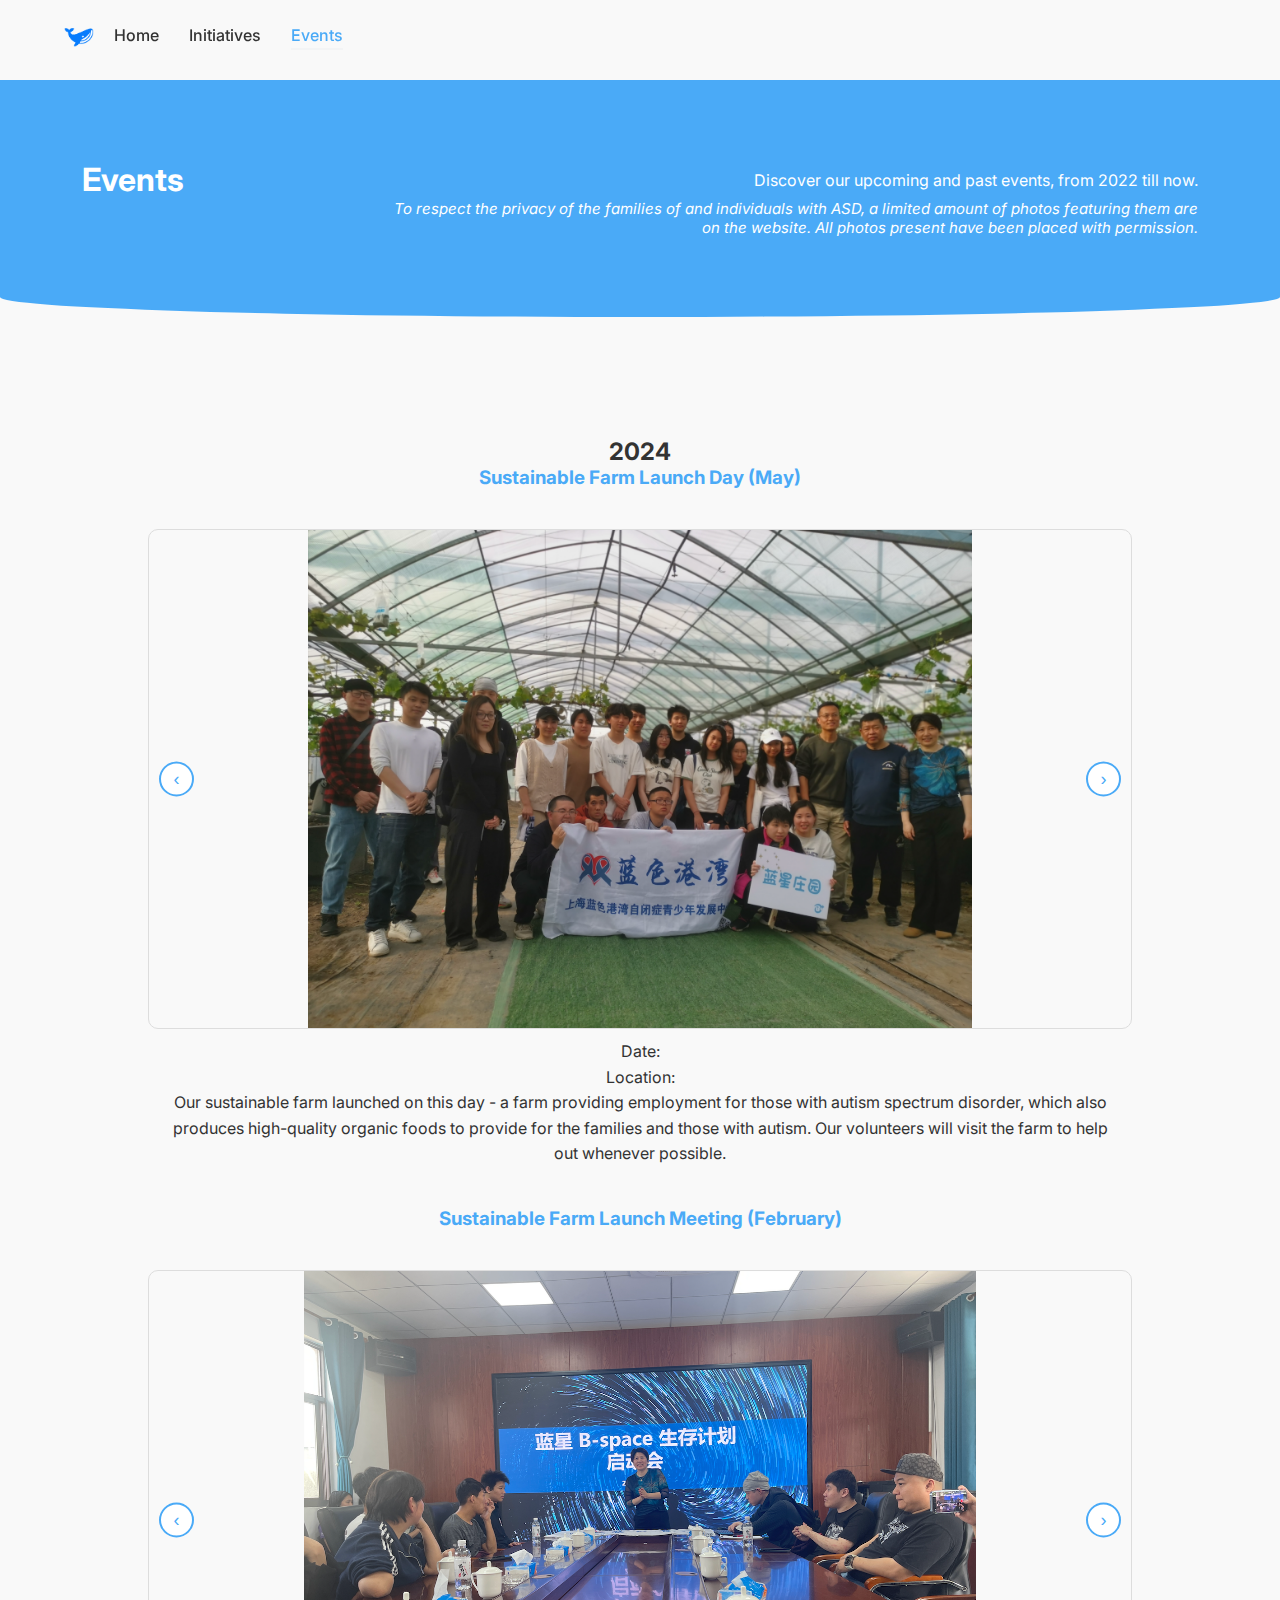
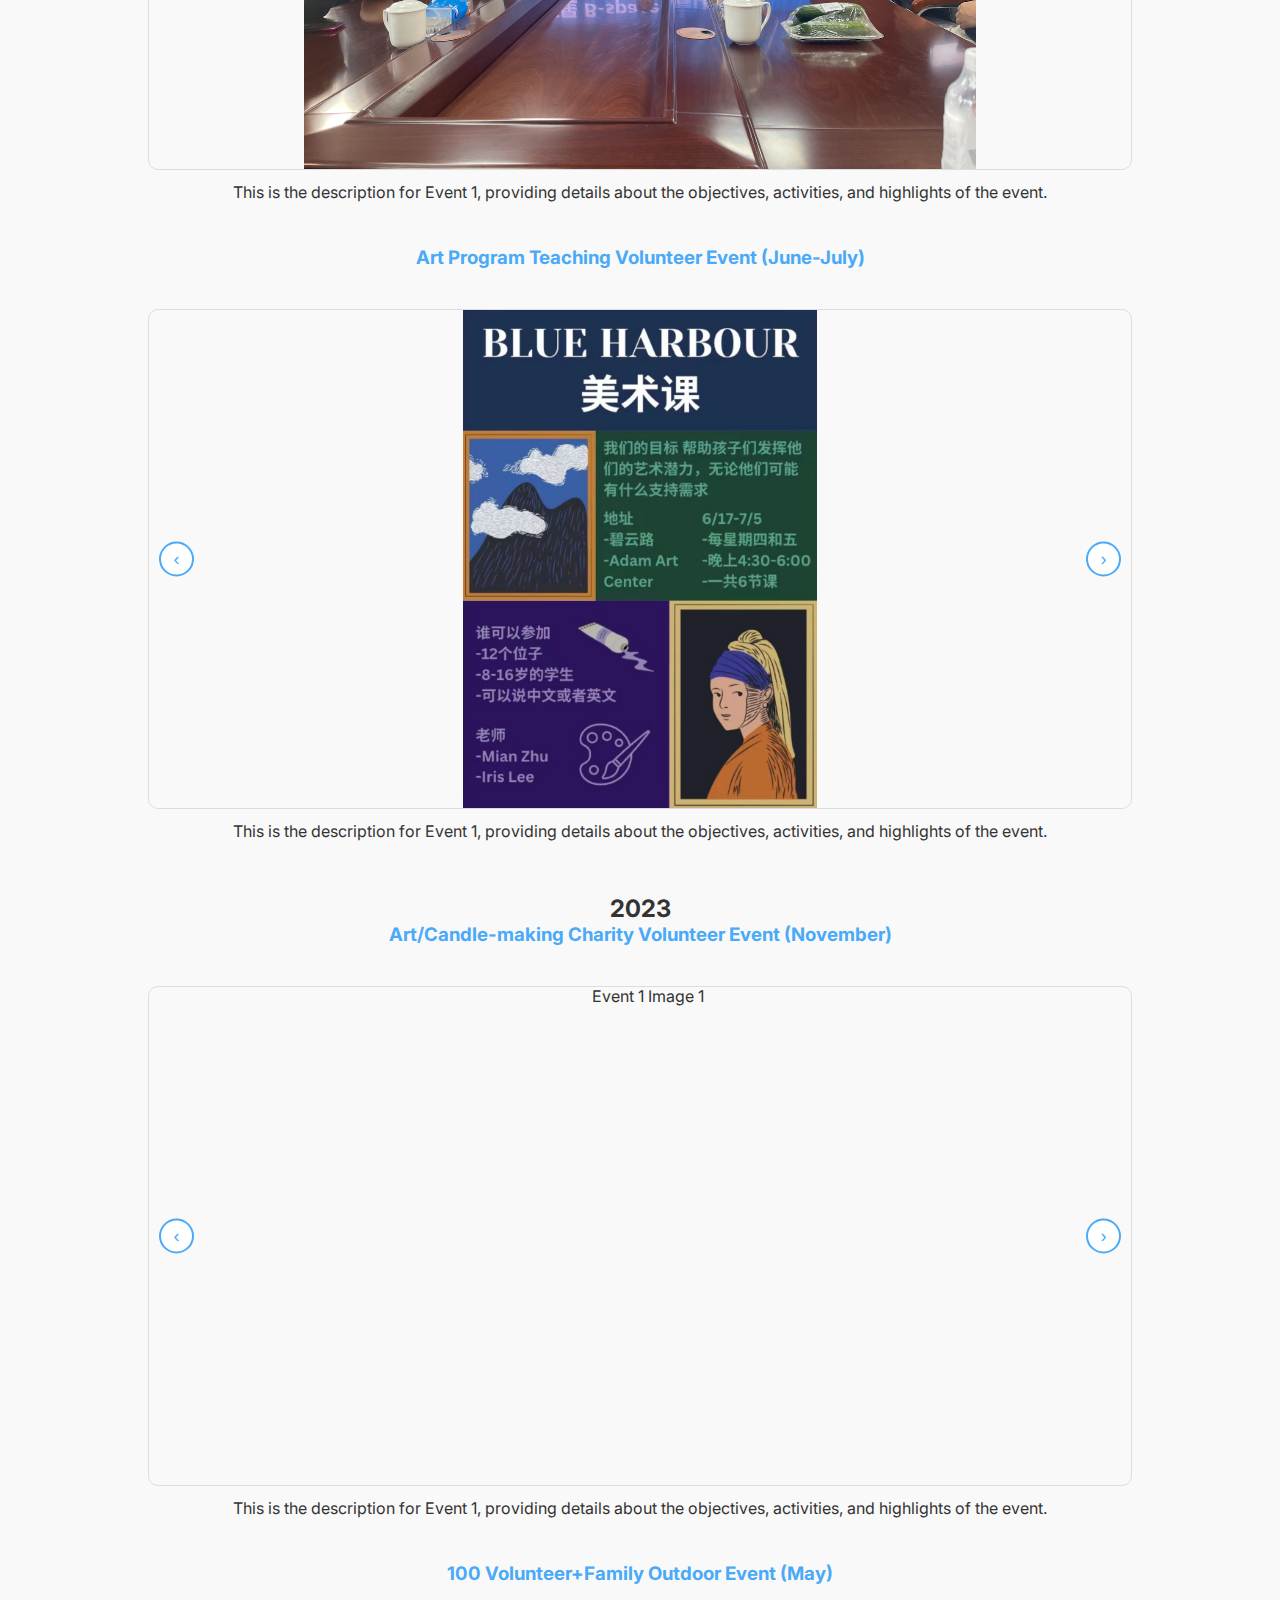
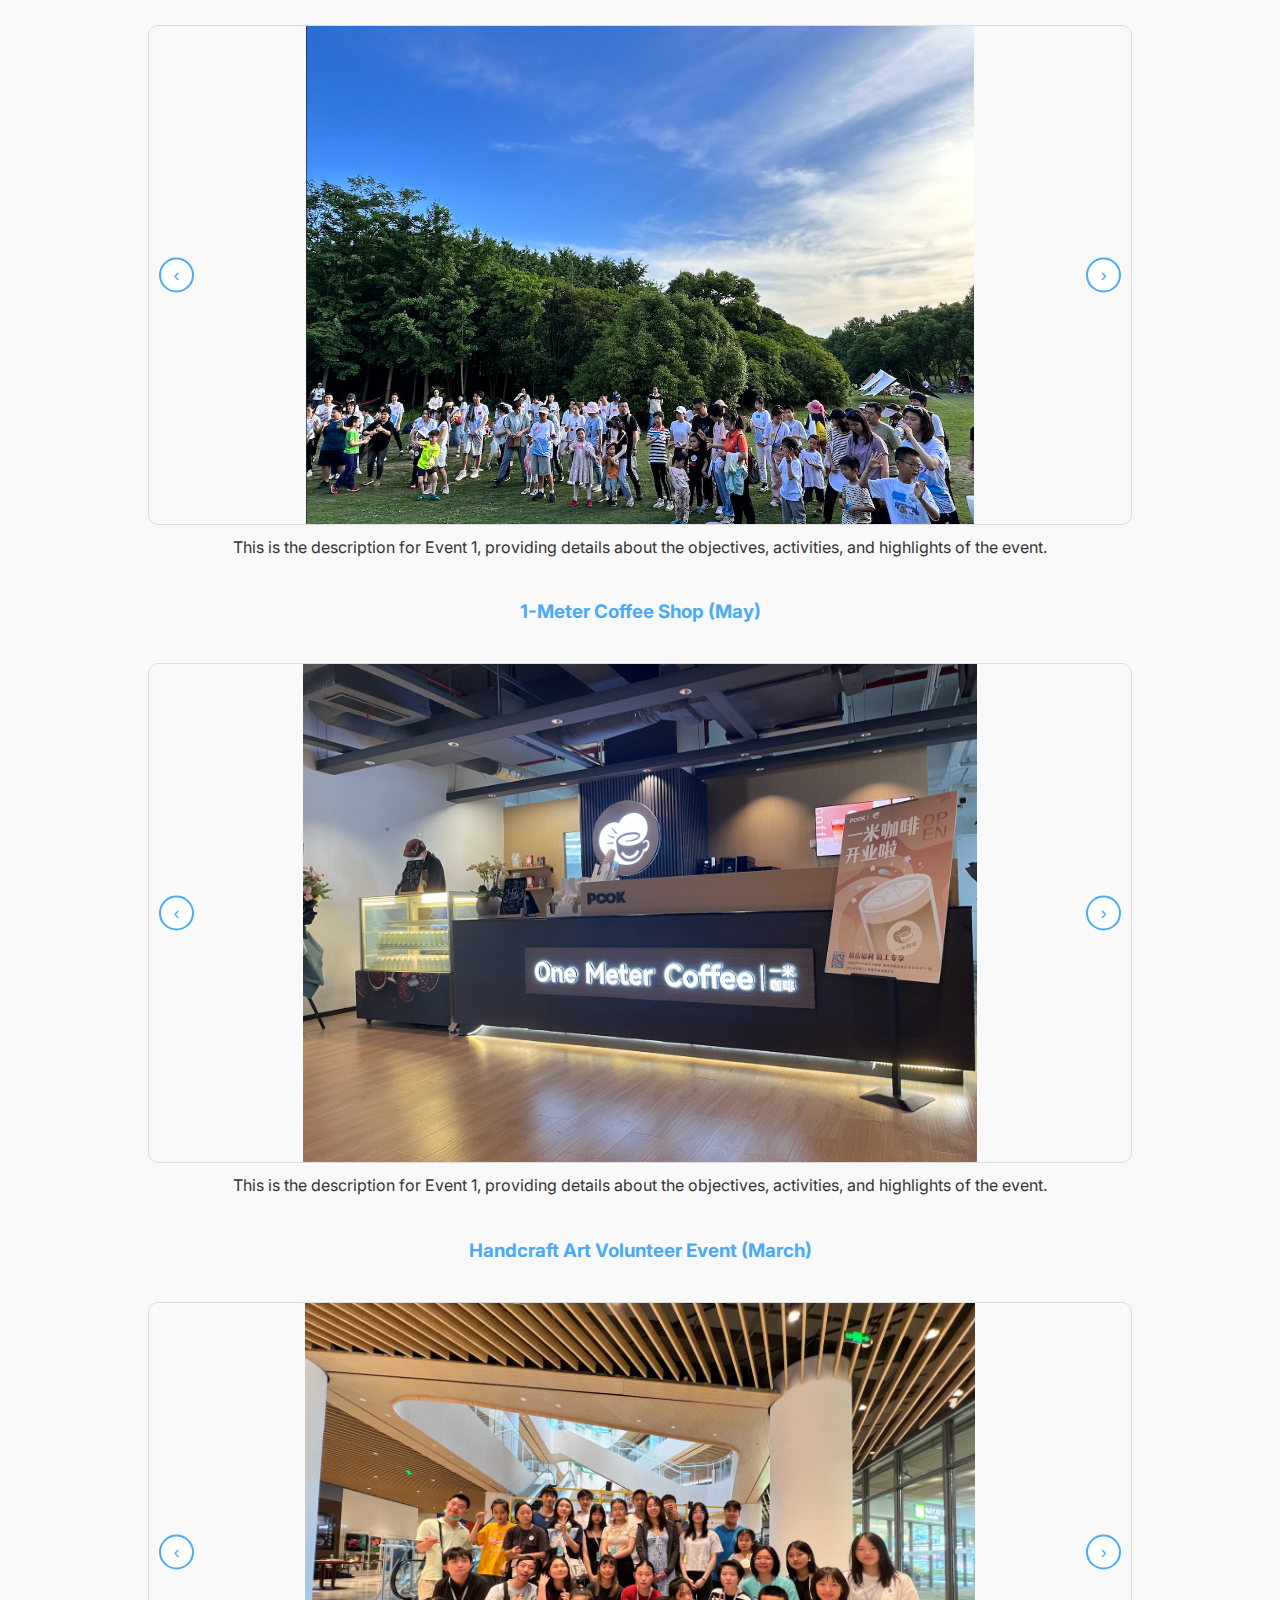
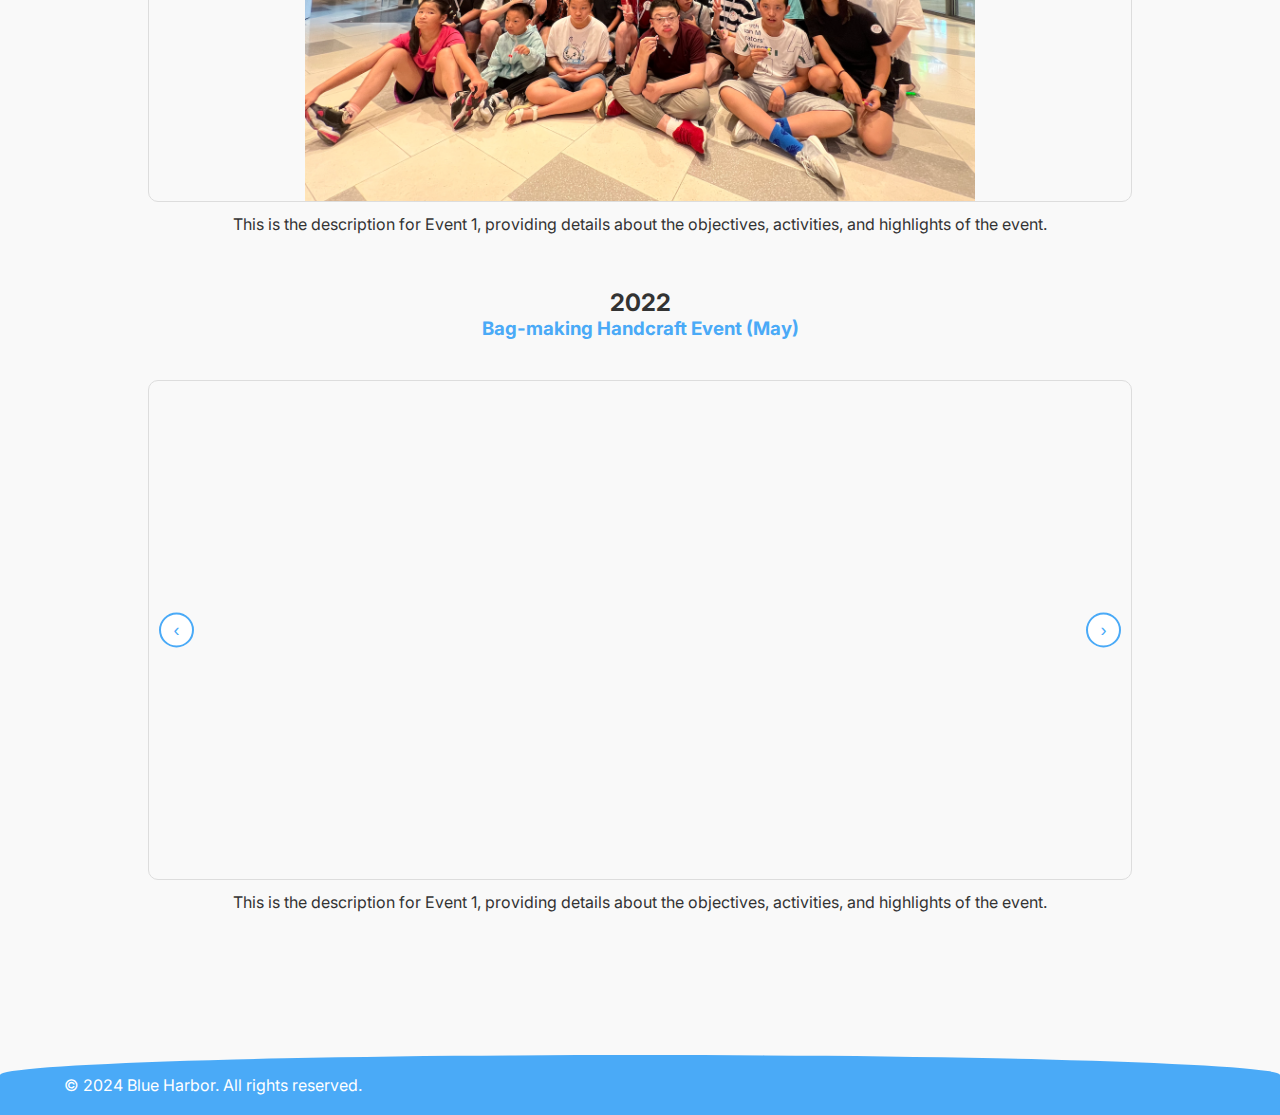
==== events.html @ ee168046 "added files" ====
<!DOCTYPE html>
<html lang="en">
<head>
    <meta charset="UTF-8">
    <meta http-equiv="X-UA-Compatible" content="IE=edge">
    <meta name="viewport" content="width=device-width, initial-scale=1.0">
    <title>Events - Blue Harbor</title>
    <!-- Import Inter font from Google Fonts -->
    <link href="https://fonts.googleapis.com/css2?family=Inter:wght@300;400;500;600;700&display=swap" rel="stylesheet">
    <link rel="stylesheet" href="css/styles.css"> <!-- Ensure this path is correct -->
    <script src="js/scripts.js" defer></script>
</head>
<body class="fade-in">
    <!-- Top Navigation Bar -->
    <nav class="navbar">
        <div class="container navbar-container">
            <!-- Align logo and links on the left side -->
            <div class="navbar-left">
                <div class="navbar-logo">
                    <a href="index.html#home"><img src="images/logo3.png" alt="Blue Harbor Logo"></a>
                </div>
                <div class="navbar-links">
                    <a href="index.html#home" class="nav-link">Home</a>
                    <a href="initiatives.html" class="nav-link">Initiatives</a>
                    <a href="events.html" class="nav-link">Events</a>
                </div>
            </div>
    </nav>

    <header class="header">
        <div class="container">
            <h1>Events</h1>
            <p>Discover our upcoming and past events, from 2022 till now. </p>
            <p style="font-style:italic; font-size: 15px; margin-left: 300px;text-align: right;">To respect the privacy of the families of and individuals with ASD, a limited amount of photos featuring them are on the website. All photos present have been placed with permission.</p>
        </div>
    </header>

    <!-- Events Section with Carousels -->
    <section class="events-section">
        <div class="main-container">
            <!-- 2024 Events Carousel -->
            <div class="year-section">
                <h2>2024</h2>
                <!-- Event 1 Carousel -->
                <div class="event-carousel">
                    <h3>Sustainable Farm Launch Day (May)</h3>
                    <div class="carousel-container">
                        <button class="carousel-button left" onclick="previousSlide('carousel-event1-2024')">
                            &#8249;
                        </button>
                        <div class="carousel" id="carousel-event1-2024">
                            <div class="carousel-slide">
                                <img src="images/farmlaunch/farm1.png" alt="Event 1 Image 1" loading="lazy">
                            </div>
                            <div class="carousel-slide">
                                <img src="images/farmlaunch/farm2.png" alt="Event 1 Image 2" loading="lazy">
                            </div>
                            <div class="carousel-slide">
                                <img src="images/farmlaunch/farm3.png" alt="Event 1 Image 2"loading="lazy">
                            </div>
                            <div class="carousel-slide">
                                <img src="images/farmlaunch/farm4.png" alt="Event 1 Image 2"loading="lazy">
                            </div>
                            <div class="carousel-slide">
                                <img src="images/farmlaunch/farm5.png" alt="Event 1 Image 2"loading="lazy">
                            </div>
                            <div class="carousel-slide">
                                <img src="images/farmlaunch/farm6.png" alt="Event 1 Image 2"loading="lazy">
                            </div>
                            <div class="carousel-slide">
                                <img src="images/farmlaunch/farm7.png" alt="Event 1 Image 2"loading="lazy">
                            </div>
                        </div>
                        <button class="carousel-button right" onclick="nextSlide('carousel-event1-2024')">
                            &#8250;
                        </button>
                    </div>
                    <p class="event-description">Date: <br> Location: <br> Our sustainable farm launched on this day - a farm providing employment for those with autism spectrum disorder, which also produces high-quality organic foods to provide for the families and those with autism. Our volunteers will visit the farm to help out whenever possible.</p>
                </div>
                <!-- Event 1 Carousel -->
                <div class="event-carousel">
                    <h3>Sustainable Farm Launch Meeting (February)</h3>
                    <div class="carousel-container">
                        <button class="carousel-button left" onclick="previousSlide('carousel-event2-2024')">
                            &#8249;
                        </button>
                        <div class="carousel" id="carousel-event2-2024">
                            <div class="carousel-slide">
                                <img src="images/farmmeeting/farmmeeting1.png" alt="Event 2 Image 1" loading="lazy">
                            </div>
                            <div class="carousel-slide">
                                <img src="images/farmmeeting/farmmeeting2.png" alt="Event 2 Image 2" loading="lazy">
                            </div>
                            <div class="carousel-slide">
                                <img src="images/farmmeeting/farmmeeting4.png" alt="Event 2 Image 2"loading="lazy">
                            </div>
                        </div>
                        <button class="carousel-button right" onclick="nextSlide('carousel-event2-2024')">
                            &#8250;
                        </button>
                    </div>
                    <p class="event-description">This is the description for Event 1, providing details about the objectives, activities, and highlights of the event.</p>
                </div>

                

                <!-- Event 2 Carousel -->
                <!-- Event 1 Carousel -->
                <div class="event-carousel">
                    <h3>Art Program Teaching Volunteer Event (June-July)</h3>
                    <div class="carousel-container">
                        <button class="carousel-button left" onclick="previousSlide('carousel-event1-2024')">
                            &#8249;
                        </button>
                        <!-- <div class="carousel" id="carousel-event1-2024"> -->
                            <div class="carousel-slide">
                                <img src="images/art-program.png" alt="Event 1 Image 1">
                            </div>
                        <!-- </div> -->
                        <button class="carousel-button right" onclick="nextSlide('carousel-event1-2024')">
                            &#8250;
                        </button>
                    </div>
                    <p class="event-description">This is the description for Event 1, providing details about the objectives, activities, and highlights of the event.</p>
                </div>

            </div>

            <!-- Repeat similar structure for 2023 and other years -->
            <!-- 2024 Events Carousel -->
            <div class="year-section">
                <h2>2023</h2>
                <!-- Event 1 Carousel -->
                <div class="event-carousel">
                    <h3>Art/Candle-making Charity Volunteer Event (November)</h3>
                    <div class="carousel-container">
                        <button class="carousel-button left" onclick="previousSlide('carousel-event1-2023')">
                            &#8249;
                        </button>
                        <div class="carousel" id="carousel-event1-2023">
                            <div class="carousel-slide">
                                <img src="images/artcharity/artcharity1.png" alt="Event 1 Image 1" loading="lazy">
                            </div>
                            <div class="carousel-slide">
                                <img src="images/artcharity/artcharity2.png" alt="Event 1 Image 2" loading="lazy">
                            </div>
                            <div class="carousel-slide">
                                <img src="images/artcharity/artcharity3.png" alt="Event 1 Image 2"loading="lazy">
                            </div>
                            <div class="carousel-slide">
                                <img src="images/artcharity/artcharity4.png" alt="Event 1 Image 2"loading="lazy">
                            </div>
                            <div class="carousel-slide">
                                <img src="images/artcharity/artcharity5.png" alt="Event 1 Image 2"loading="lazy">
                            </div>
                        </div>
                        <button class="carousel-button right" onclick="nextSlide('carousel-event1-2023')">
                            &#8250;
                        </button>
                    </div>
                    <p class="event-description">This is the description for Event 1, providing details about the objectives, activities, and highlights of the event.</p>
                </div>
                <!-- Event 1 Carousel -->
                <div class="event-carousel">
                    <h3>100 Volunteer+Family Outdoor Event (May)</h3>
                    <div class="carousel-container">
                        <button class="carousel-button left" onclick="previousSlide('carousel-event2-2023')">
                            &#8249;
                        </button>
                        <div class="carousel" id="carousel-event2-2023">
                            <div class="carousel-slide">
                                <img src="images/outdoor event/oe1.png" alt="Event 1 Image 1" loading="lazy">
                            </div>
                            <div class="carousel-slide">
                                <img src="images/outdoor event/oe2.png" alt="Event 1 Image 2" loading="lazy">
                            </div>
                            <div class="carousel-slide">
                                <img src="images/outdoor event/oe3.png" alt="Event 1 Image 2"loading="lazy">
                            </div>
                            <div class="carousel-slide">
                                <img src="images/outdoor event/oe4.png" alt="Event 1 Image 2"loading="lazy">
                            </div>
                            <div class="carousel-slide">
                                <img src="images/outdoor event/oe5.png" alt="Event 1 Image 2"loading="lazy">
                            </div>
                            <div class="carousel-slide">
                                <img src="images/outdoor event/oe6.png" alt="Event 1 Image 2"loading="lazy">
                            </div>
                            <div class="carousel-slide">
                                <img src="images/outdoor event/oe7.png" alt="Event 1 Image 2"loading="lazy">
                            </div>
                            <div class="carousel-slide">
                                <img src="images/outdoor event/oe8.png" alt="Event 1 Image 2"loading="lazy">
                            </div>
                        </div>
                        <button class="carousel-button right" onclick="nextSlide('carousel-event2-2023')">
                            &#8250;
                        </button>
                    </div>
                    <p class="event-description">This is the description for Event 1, providing details about the objectives, activities, and highlights of the event.</p>
                </div>

                <!-- Event 1 Carousel -->
                <div class="event-carousel" id="event-coffee">
                    <h3>1-Meter Coffee Shop (May)</h3>
                    <div class="carousel-container">
                        <button class="carousel-button left" onclick="previousSlide('carousel-event3-2023')">
                            &#8249;
                        </button>
                        <div class="carousel" id="carousel-event3-2023">
                            <div class="carousel-slide">
                                <img src="images/cafe/c1.png" alt="Event 1 Image 1">
                            </div>
                            <div class="carousel-slide">
                                <img src="images/cafe/c2.png" alt="Event 1 Image 1">
                            </div>
                            <div class="carousel-slide">
                                <img src="images/cafe/c3.png" alt="Event 1 Image 1">
                            </div>
                            <div class="carousel-slide">
                                <img src="images/cafe/c4.png" alt="Event 1 Image 1">
                            </div>
                            <div class="carousel-slide">
                                <img src="images/cafe/c5.png" alt="Event 1 Image 1">
                            </div>
                            <div class="carousel-slide">
                                <img src="images/cafe/c6.png" alt="Event 1 Image 1">
                            </div>
                        </div>
                        <button class="carousel-button right" onclick="nextSlide('carousel-event3-2023')">
                            &#8250;
                        </button>
                    </div>
                    <p class="event-description">This is the description for Event 1, providing details about the objectives, activities, and highlights of the event.</p>
                </div>

                <!-- Event 2 Carousel -->
                <div class="event-carousel">
                    <h3>Handcraft Art Volunteer Event (March)</h3>
                    <div class="carousel-container">
                        <button class="carousel-button left" onclick="previousSlide('carousel-event4-2023')">
                            &#8249;
                        </button>
                        <div class="carousel" id="carousel-event4-2023">
                            <div class="carousel-slide">
                                <img src="images/artcharity-2/ac1.png" alt="Event 1 Image 1">
                            </div>
                            <div class="carousel-slide">
                                <img src="images/artcharity-2/ac2.png" alt="Event 1 Image 1">
                            </div>
                            <div class="carousel-slide">
                                <img src="images/artcharity-2/ac3.png" alt="Event 1 Image 1">
                            </div>
                            <div class="carousel-slide">
                                <img src="images/artcharity-2/ac4.png" alt="Event 1 Image 1">
                            </div>
                            <div class="carousel-slide">
                                <img src="images/artcharity-2/ac5.png" alt="Event 1 Image 1">
                            </div>
                        </div>
                        <button class="carousel-button right" onclick="nextSlide('carousel-event4-2023')">
                            &#8250;
                        </button>
                    </div>
                    <p class="event-description">This is the description for Event 1, providing details about the objectives, activities, and highlights of the event.</p>
                </div>
                

            </div>

            <div class="year-section">
                <h2>2022</h2>
                <!-- Event 1 Carousel -->
                <div class="event-carousel">
                    <h3>Bag-making Handcraft Event (May)</h3>
                    <div class="carousel-container">
                        <button class="carousel-button left" onclick="previousSlide('carousel-event1-2022')">
                            &#8249;
                        </button>
                        <div class="carousel" id="carousel-event1-2022">
                            <div class="carousel-slide">
                                <img src="images/artcharity3/ac1.png" alt="Event 1 Image 1" loading="lazy">
                            </div>
                            <div class="carousel-slide">
                                <img src="images/artcharity3/ac2.png" alt="Event 1 Image 1" loading="lazy">
                            </div>
                            <div class="carousel-slide">
                                <img src="images/artcharity3/ac3.png" alt="Event 1 Image 1" loading="lazy">
                            </div>
                            <div class="carousel-slide">
                                <img src="images/artcharity3/ac4.png" alt="Event 1 Image 1" loading="lazy">
                            </div>
                            <div class="carousel-slide">
                                <img src="images/artcharity3/ac5.png" alt="Event 1 Image 1" loading="lazy">
                            </div>
                            <div class="carousel-slide">
                                <img src="images/artcharity3/ac6.png" alt="Event 1 Image 1" loading="lazy">
                            </div>
                            <div class="carousel-slide">
                                <img src="images/artcharity3/ac7.png" alt="Event 1 Image 1" loading="lazy">
                            </div>
                            <div class="carousel-slide">
                                <img src="images/artcharity3/ac8.png" alt="Event 1 Image 1" loading="lazy">
                            </div>
                        </div>
                        <button class="carousel-button right" onclick="nextSlide('carousel-event1-2022')">
                            &#8250;
                        </button>
                    </div>
                    <p class="event-description">This is the description for Event 1, providing details about the objectives, activities, and highlights of the event.</p>
                </div>
                

        </div>
    </section>

    <footer class="footer">
        <div class="container">
            <p>&copy; 2024 Blue Harbor. All rights reserved.</p>
        </div>
    </footer>
</body>
</html>
---- css/styles.css ----
/* General Styles */
* {
    margin: 0;
    padding: 0;
    box-sizing: border-box;
}

html, body {
    margin: 0;
    padding: 0;
    font-family: 'Inter', sans-serif;
    background-color: #f9f9f9;
    color: #333;
    transition: opacity 0.5s ease-in-out; /* General transition for smoother effects */
    height: 100%;
}



.container {
    width: 90%;
    max-width: 1200px;
    margin: 0 auto;
    display: flex;
    align-items: center;
    justify-content: space-between;
    flex-wrap: wrap;
}

/* Fade-in and fade-out transition */
.fade-in {
    opacity: 1; /* Start with full opacity */
    transition: opacity 0.5s ease-in-out; /* Duration matches JavaScript timeout */
}

.fade-out {
    opacity: 0; /* Fade out to transparent */
    transition: opacity 0.5s ease-in-out; /* Smooth transition effect */
}

.scroll-hidden {
    opacity: 0;
    transform: translateY(20px); /* Initial state, slightly offset */
    transition: opacity 0.6s ease-out, transform 0.6s ease-out; /* Smooth transition */
}

.scroll-visible {
    opacity: 1;
    transform: translateY(0); /* Final state, back to original position */
}

/* Navbar Styles */
.navbar {
    display: flex;
    justify-content: space-between;
    align-items: left;
    background-color: transparent;
    padding: 20px 0;
    position: fixed;
    width: 100%;
    top: 0;
    z-index: 1000;
    transition: background-color 0.3s ease;
}

.navbar.scrolled {
    background-color: #4aa9f7; /* Solid background on scroll */
}

.navbar-logo img {
    height: 30px;
    transition: height 0.3s ease;
}

.navbar-links {
    display: flex;
    gap: 30px;
    font-weight: 500;
}

.navbar-links a {
    color: #333;
    text-decoration: none;
    transition: color 0.3s ease, border-bottom 0.3s ease;
    position: relative;
    padding-bottom: 5px;
}

/* Active and Hover Link Styling */
.navbar-links a:hover::after,
.navbar-links a.active::after {
    content: '';
    width: 100%;
    height: 2px;
    background-color: #f3f4f5;
    position: absolute;
    left: 0;
    bottom: 0;
    transition: width 0.3s ease;
}

.navbar-links a::after {
    content: '';
    width: 0;
    height: 2px;
    background-color: #4AAAF7;
    position: absolute;
    left: 0;
    bottom: 0;
    transition: width 0.3s ease;
}

.navbar-links a.active {
    color: #4AAAF7;
}

.navbar-left {
    display: flex;
    align-items: center;
    gap: 20px; /* Adjust the gap between logo and links */
}
/* Styling for Active Link When Navbar is Scrolled */
.navbar.scrolled .navbar-links a.active {
    color: white;
}

.navbar.scrolled .navbar-links a{
    color: white;
}

.navbar-links a.active:hover {
    color: #ffffff; /* Hover color for active link */
}
/* Header and Sections */
header, .intro-section, .image-scroll, .about-us, .events-section {
    margin-top: 70px;
    padding: 60px 0;
}

.header {
    background-color: #4AAAF7;
    color: white;
    text-align: center;
    padding: 80px 20px;
    border-bottom-left-radius: 50% 20px;
    border-bottom-right-radius: 50% 20px;
    margin-bottom: 30px;
    transform: translateY(10px); /* Start with a small vertical offset */
    transition: opacity 0.6s ease-out, transform 0.6s ease-out; /* Smooth appearance */

}

.footer {
    background-color: #4AAAF7;
    color: white;
    text-align: center;
    padding: 20px 0;
    border-top-left-radius: 50% 20px;
    border-top-right-radius: 50% 20px;
    margin-top: 30px;
}

/* Reset for Other Sections */
header, .intro-section, .about-us, .events-section, .initiatives-section {
    margin-top: 70px;
    padding: 60px 0;
    box-sizing: border-box;
}

.header {
    background-color: #4AAAF7;
    color: white;
    text-align: center;
    padding: 80px 20px;
    border-bottom-left-radius: 50% 20px;
    border-bottom-right-radius: 50% 20px;
    margin-bottom: 30px;
}

.footer {
    background-color: #4AAAF7;
    color: white;
    text-align: center;
    padding: 20px 0;
    border-top-left-radius: 50% 20px;
    border-top-right-radius: 50% 20px;
    margin-top: 30px;
}

/* Intro Section Styles */
.intro-section {
    display: flex;
    align-items: center;
    justify-content: space-between;
    padding: 60px 20px;
    background-color: #ffffff;
}

.intro-content {
    display: flex;
    flex-direction: row;
    align-items: center;
    gap: 20px;
    width: 100%;
}

.intro-text {
    flex: 1;
}

.intro-text h2 {
    font-size: 50px;
    color: #4AAAF7;
    margin-bottom: 10px;
}

.intro-text p {
    color: #555;
    font-size: 18px;
    line-height: 1.6;
}

.intro-text .blue {
    color: #135DBD; /* Color for 'Blue' */
}

.intro-text .harbor {
    color: #000000; /* Color for 'Harbor' */
}

.intro-logo {
    flex: 0.5;
    text-align: right;
}

.intro-logo img {
    width: 100%;
    max-width: 500px;
}

.initiatives-events {
    background-color: #ffffff;
    padding: 60px 0;
    display: flex;
    gap: 40px; /* Increased gap to 40px for more spacing */
    justify-content: space-between;
}

.section-box {
    flex: 1;
    background-color: #ffffff;
    padding: 20px;
    border-radius: 10px;
    display: flex;
    flex-direction: column;
    align-items: center;
    border: 1px solid #ddd; /* Subtle border for clean separation */
    transition: border-color 0.3s ease; /* Smooth transition for hover effect */
    margin: 10px; /* Added margin to ensure spacing between boxes */
}

.section-box:hover {
    border-color: #4AAAF7; /* Change border color on hover for a modern look */
}

.section-image img {
    width: 100%;
    height: auto;
    border-radius: 10px;
    margin-bottom: 20px;
}

.section-content {
    text-align: center;
}

.section-content h2 {
    color: #4AAAF7;
    margin-bottom: 10px;
}

.section-content p {
    color: #555;
    line-height: 1.6;
}

.cta-button {
    margin-top: 15px;
    padding: 10px 30px;
    background-color: #4AAAF7;
    color: white;
    border: none;
    border-radius: 15px;
    cursor: pointer;
    transition: background-color 0.3s ease;
}

.cta-button:hover {
    background-color: #3498db;
}

/* About Us Section Styles */
.about-us {
    padding: 60px 0;
    background-color: #ffffff;
    text-align: center; /* Center the text within the section */
}

.about-us h2, .about-us p {
    text-align: center; /* Center-align headings and paragraphs */
    margin-bottom: 20px; /* Add some space below headings */
}


.about-us .container h2 {
    font-size: 36px;
    color: #4AAAF7;
    margin-bottom: 20px;
}


.team-container {
    display: flex;
    justify-content: space-around;
    flex-wrap: wrap;
    gap: 30px;
    margin-top: 30px;
}

.team-member {
    background-color: #ffffff;
    border-radius: 10px;
    padding: 20px;
    width: 300px;
    text-align: center;
    border: 1px solid #ddd;
}

.team-member-photo img {
    width: 100%;
    height: auto;
    border-radius: 50%;
    margin-bottom: 15px;
}

.team-member-info h3 {
    color: #4AAAF7;
    margin-bottom: 5px;
}

.role {
    font-weight: bold;
    color: #333;
    margin-bottom: 10px;
}

.description {
    color: #555;
    font-size: 14px;
    line-height: 1.6;
}
/* Center the Year Section and Carousels */
.main-container {
    width: 80%; /* Set a maximum width */
    max-width: 1200px; /* Prevent it from stretching too wide on large screens */
    margin: 0 auto; /* Center container horizontally */
    padding: 0 20px; /* Add some padding for smaller screens */
    text-align: center; /* Center all text inside this container */
}
.year-section {
    text-align: center;
    margin-bottom: 50px;
}

.event-carousel {
    display: flex;
    flex-direction: column;
    align-items: center;
    margin-bottom: 40px;
}

.event-carousel h3 {
    margin-bottom: 20px;
    color: #4AAAF7;
}

/* Carousel Container Styles */
.carousel-container {
    position: relative;
    display: flex;
    align-items: center;
    justify-content: center;
    margin-top: 20px;
    overflow: hidden;
    border-radius: 10px;
    border: 1px solid #ddd;
    padding: 10px;
    height: 500px;
    box-sizing: border-box;
    width: 100%; /* Ensure the carousel fills the width of the container */
}

.carousel {
    display: flex;
    transition: transform 0.5s ease;
}

.carousel-slide {
    min-width: 100%;
    box-sizing: border-box;
    text-align: center;
    padding: 20px;
    display: flex;
    flex-direction: column;
    justify-content: center; /* Center images and text within the slide */
    height: 100%;
}

.carousel-slide img {
    width: auto;
    max-height: 500px;
    object-fit: contain; /* Ensure image is fully visible without cropping */
    border-radius: 10px;
}

.carousel-description {
    flex: 1;
    display: flex;
    flex-direction: column;
    justify-content: center;
    align-items: center;
    margin-top: 20px; /* Space above description to separate it from carousel */
    padding: 0 20px; /* Padding to ensure text doesn’t touch the container edges */
}

.carousel-description h3 {
    color: #4AAAF7;
    margin-bottom: 10px;
}

.carousel-description p {
    color: #555;
    line-height: 1.6;
    margin-bottom: 0;
}

/* Description under each Carousel */
.event-description {
    text-align: center;
    margin-top: 10px;
    color: #333;
    font-size: 16px;
    line-height: 1.6;
    padding: 0 20px; /* Padding to avoid touching the edges */
}

/* Sleek and Modern Carousel Button Styles */
.carousel-button {
    position: absolute;
    top: 50%;
    transform: translateY(-50%);
    background-color: #ffffff;
    color: #4AAAF7;
    border: 2px solid #4AAAF7;
    width: 35px;
    height: 35px;
    border-radius: 50%;
    cursor: pointer;
    transition: background-color 0.3s ease, border-color 0.3s ease;
    display: flex;
    align-items: center;
    justify-content: center;
    font-size: 18px;
}

.carousel-button.left {
    left: 10px;
}

.carousel-button.right {
    right: 10px;
}

.carousel-button:hover {
    background-color: #4AAAF7;
    color: white;
    border-color: #3498db;
}

/* Button Hover Effect */
.image-description button {
    margin-top: 15px;
    padding: 10px 30px;
    background-color: #4AAAF7;
    color: white;
    border: none;
    border-radius: 25px;
    cursor: pointer;
    transition: all 0.3s ease;
    box-shadow: 0 4px 10px rgba(0, 0, 0, 0.1);
}

.image-description button:hover {
    background-color: #3498db;
    transform: translateY(-3px);
}

/* Initiatives Section Styles */
.initiatives-section {
    padding: 60px 0;
    background-color: #ffffff;
}

.initiative-box {
    display: flex;
    align-items: flex-start;
    background-color: #f9f9f9;
    padding: 20px;
    margin-bottom: 20px;
    border-radius: 10px;
    border: 1px solid #ddd; /* Subtle border instead of shadow */
    transition: border-color 0.3s ease; /* Smooth transition for hover effect */
}

.initiative-box:hover {
    border-color: #4AAAF7; /* Change border color on hover for a modern look */
}

.initiative-box img {
    width: 150px;
    height: auto;
    border-radius: 10px;
    margin-right: 20px;
}

.initiative-content {
    flex: 1;
}

.initiative-content h2 {
    color: #4AAAF7;
    margin-bottom: 10px;
}

.initiative-content p {
    color: #555;
    line-height: 1.6;
}
/* Media Queries for Mobile Responsiveness */
@media (max-width: 768px) {
    /* Navbar responsive design */
    .navbar {
        flex-direction: column;
        align-items: flex-start;
        padding: 15px;
    }

    .navbar-links {
        flex-direction: column;
        background-color: #4AAAF7;
        width: 100%;
        display: none; /* Initially hidden for mobile */
        padding: 15px;
        margin-top: 10px;
    }

    .navbar-links.show {
        display: flex; /* Show when toggled */
    }

    .navbar-links a {
        margin-bottom: 15px;
        color: white; /* White text for better contrast on mobile */
    }

    /* Adjust container padding */
    .container {
        padding: 0 10px;
    }

    /* Carousel image size adjustment */
    .carousel-slide img {
        width: 90%;
    }

    .carousel-description p {
        padding: 0 10px;
    }

    /* Team member cards adjustment for smaller screens */
    .team-container {
        flex-direction: column;
        align-items: center;
    }

    .team-member {
        width: 90%;
        max-width: 100%;
        margin-bottom: 20px;
    }

    /* Adjust button size for smaller screens */
    .carousel-button {
        width: 35px;
        height: 35px;
        font-size: 16px;
    }

    .image-description button {
        width: 80%;
    }
}
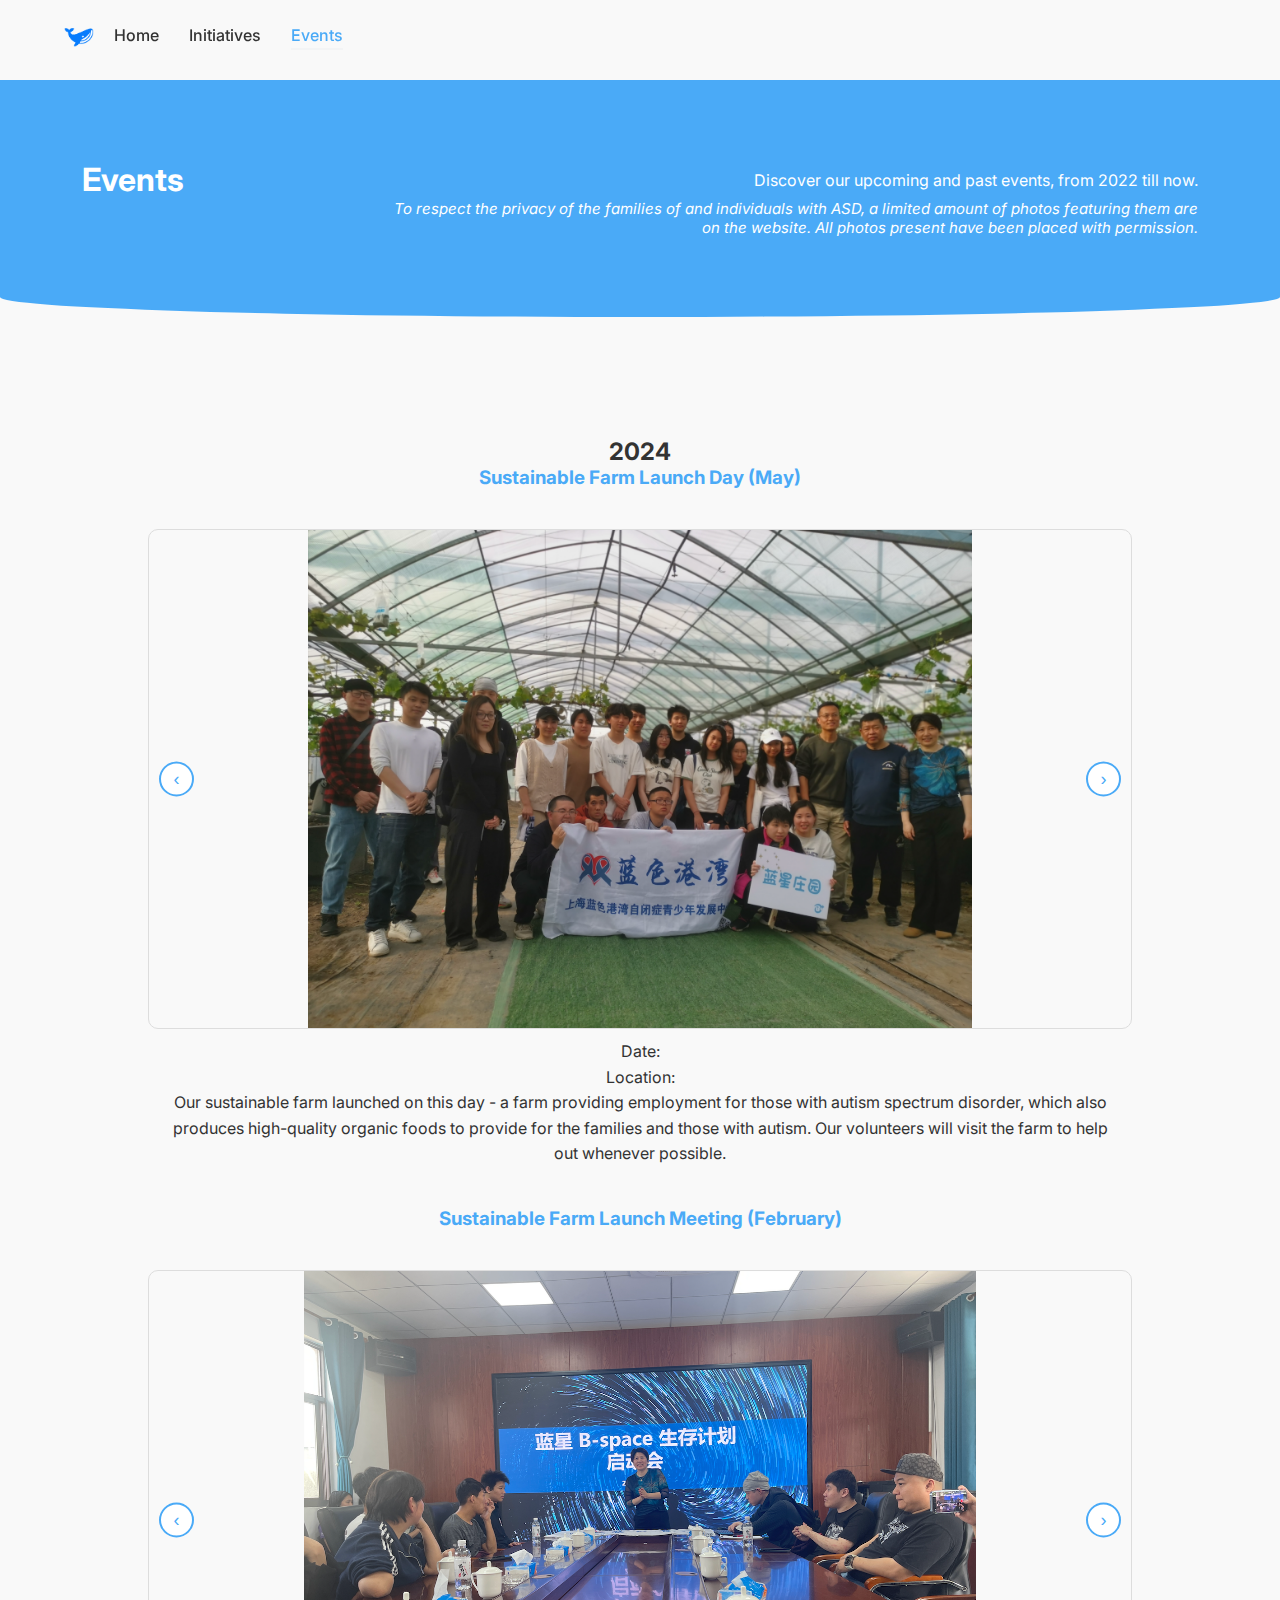
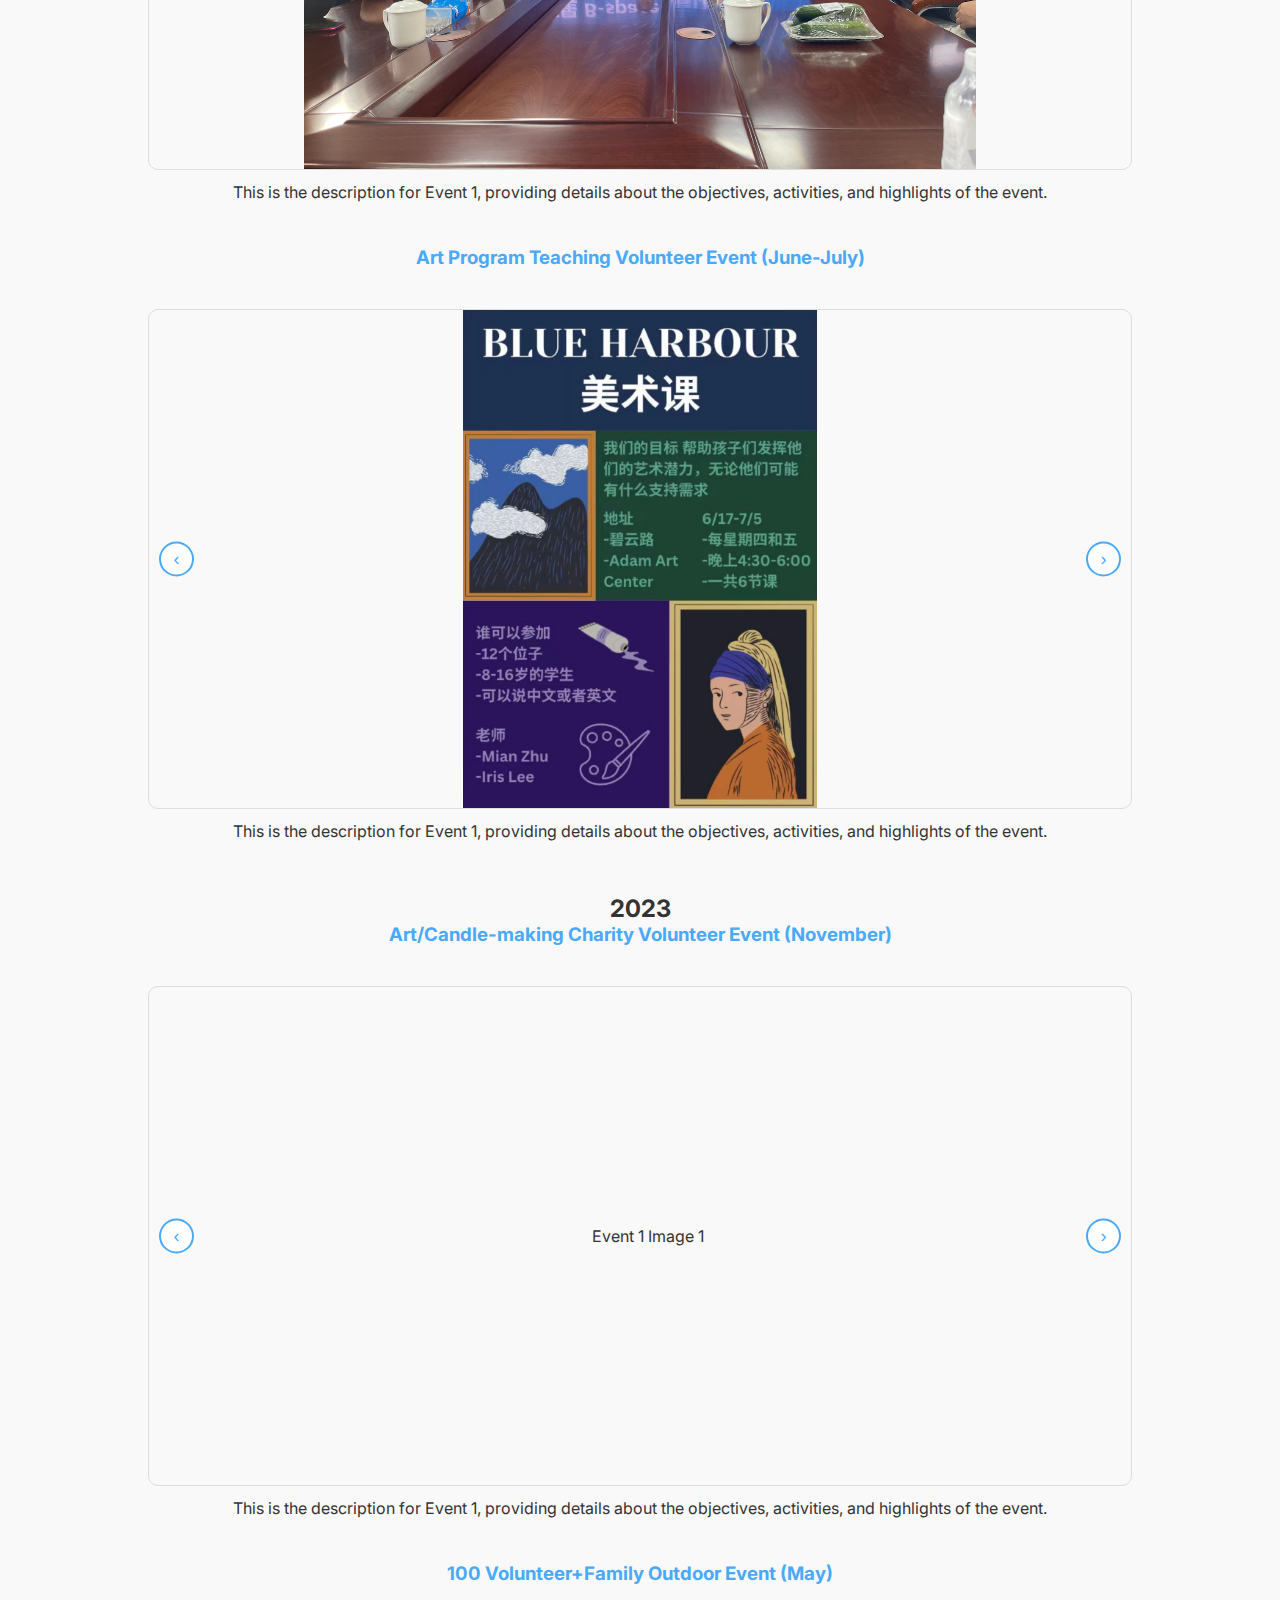
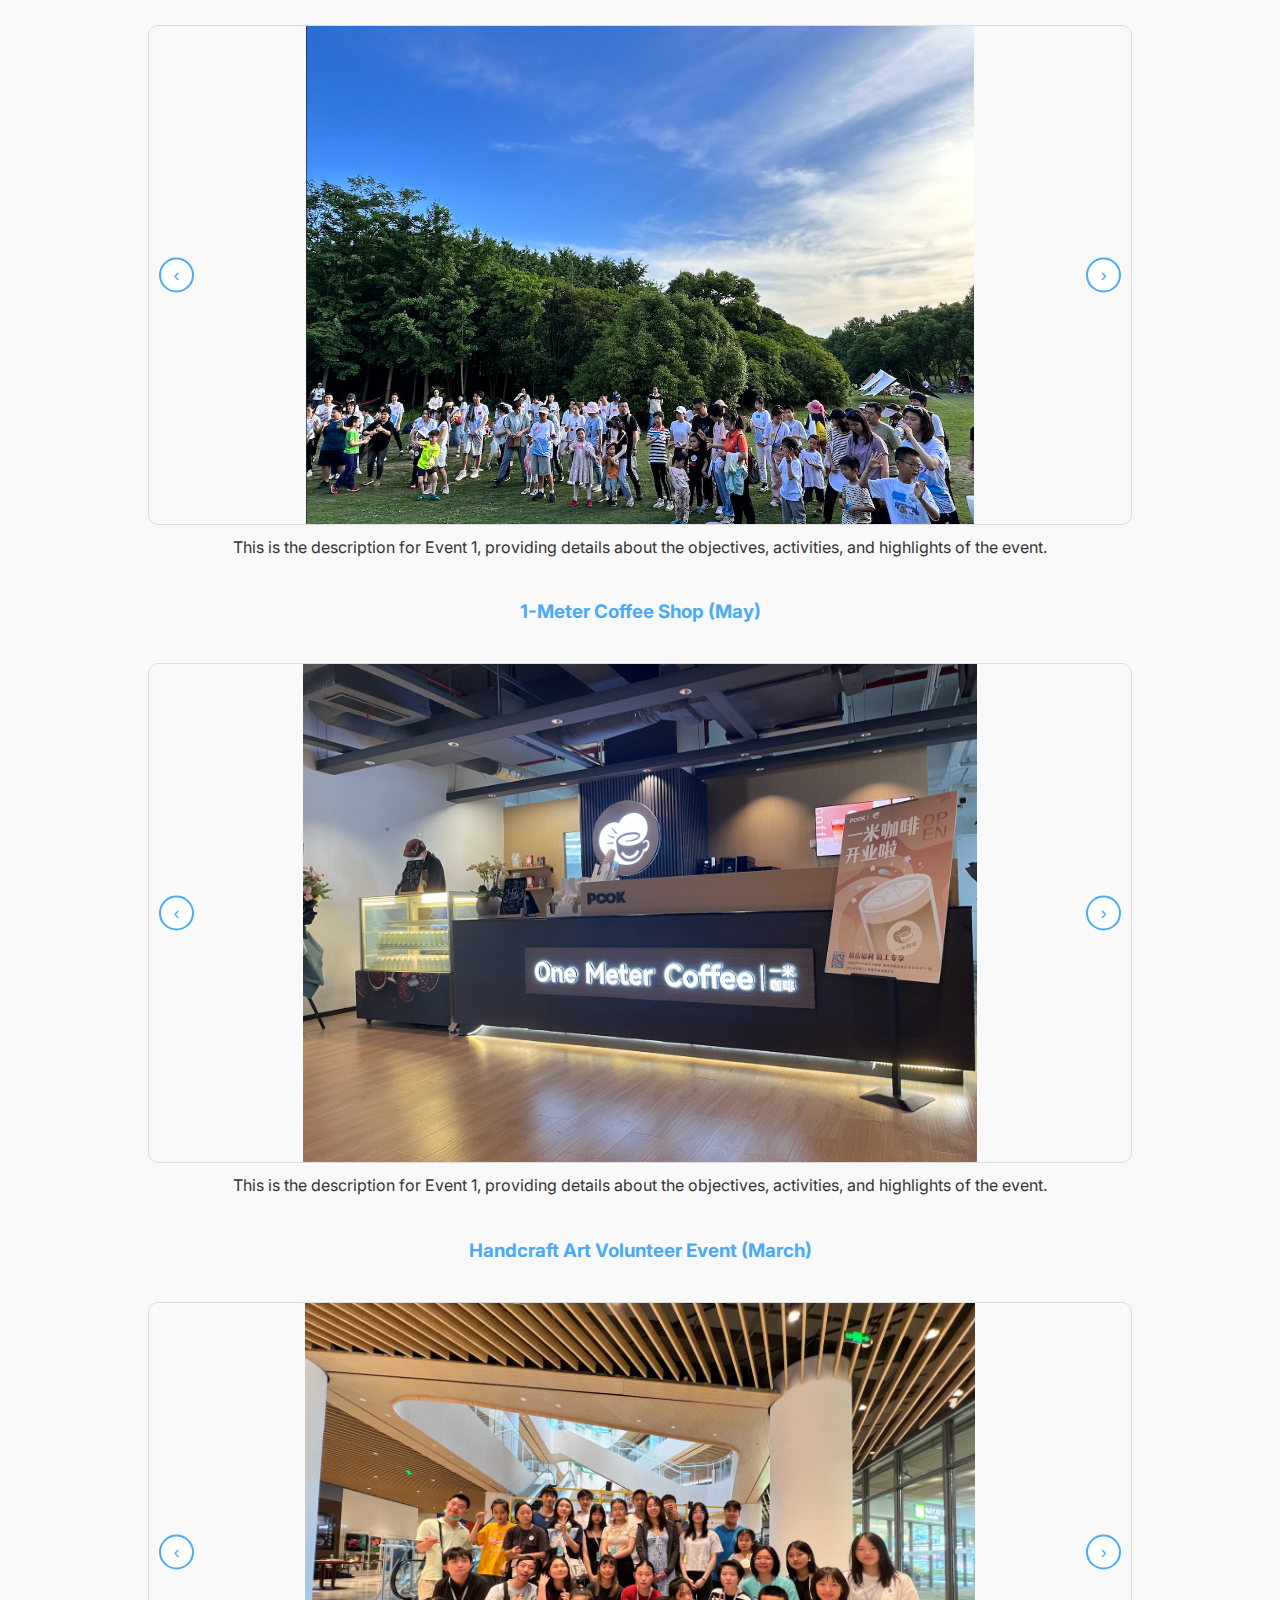
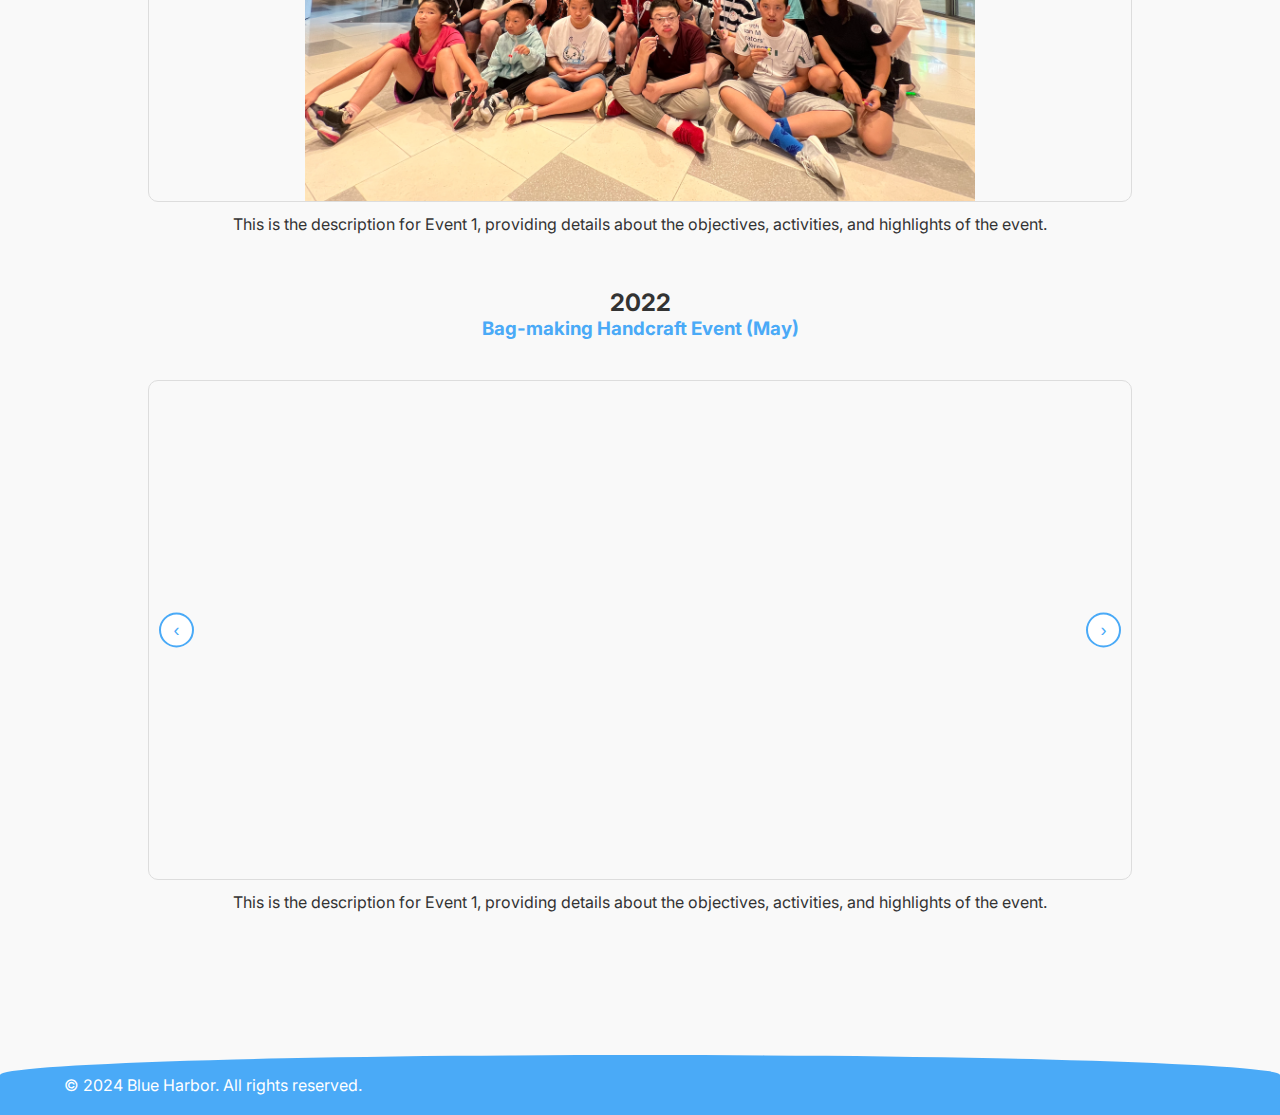
==== commit 5c5de0b8: "events page animation change" ====
--- a/events.html
+++ b/events.html
@@ -109,15 +109,15 @@
                 <div class="event-carousel">
                     <h3>Art Program Teaching Volunteer Event (June-July)</h3>
                     <div class="carousel-container">
-                        <button class="carousel-button left" onclick="previousSlide('carousel-event1-2024')">
-                            &#8249;
-                        </button>
-                        <!-- <div class="carousel" id="carousel-event1-2024"> -->
+                        <button class="carousel-button left" onclick="previousSlide('carousel-event3-2024')">
+                            &#8249;
+                        </button>
+                        <div class="carousel" id="carousel-event3-2024">
                             <div class="carousel-slide">
                                 <img src="images/art-program.png" alt="Event 1 Image 1">
                             </div>
-                        <!-- </div> -->
-                        <button class="carousel-button right" onclick="nextSlide('carousel-event1-2024')">
+                        </div>
+                        <button class="carousel-button right" onclick="nextSlide('carousel-event3-2024')">
                             &#8250;
                         </button>
                     </div>
--- a/css/styles.css
+++ b/css/styles.css
@@ -404,7 +404,19 @@
     display: flex;
     transition: transform 0.5s ease;
 }
-
+.carousel-slide {
+    position: absolute; /* Position slides on top of each other */
+    top: 0;
+    left: 0;
+    width: 100%;
+    height: 100%;
+    opacity: 0; /* Start with all slides hidden */
+    transition: opacity 0.5s ease; /* Smooth fade transition */
+}
+.carousel-slide.active {
+    opacity: 1; /* Show the active slide */
+    z-index: 1; /* Ensure the active slide is on top */
+}
 .carousel-slide {
     min-width: 100%;
     box-sizing: border-box;
@@ -459,6 +471,7 @@
     position: absolute;
     top: 50%;
     transform: translateY(-50%);
+    z-index: 2;
     background-color: #ffffff;
     color: #4AAAF7;
     border: 2px solid #4AAAF7;
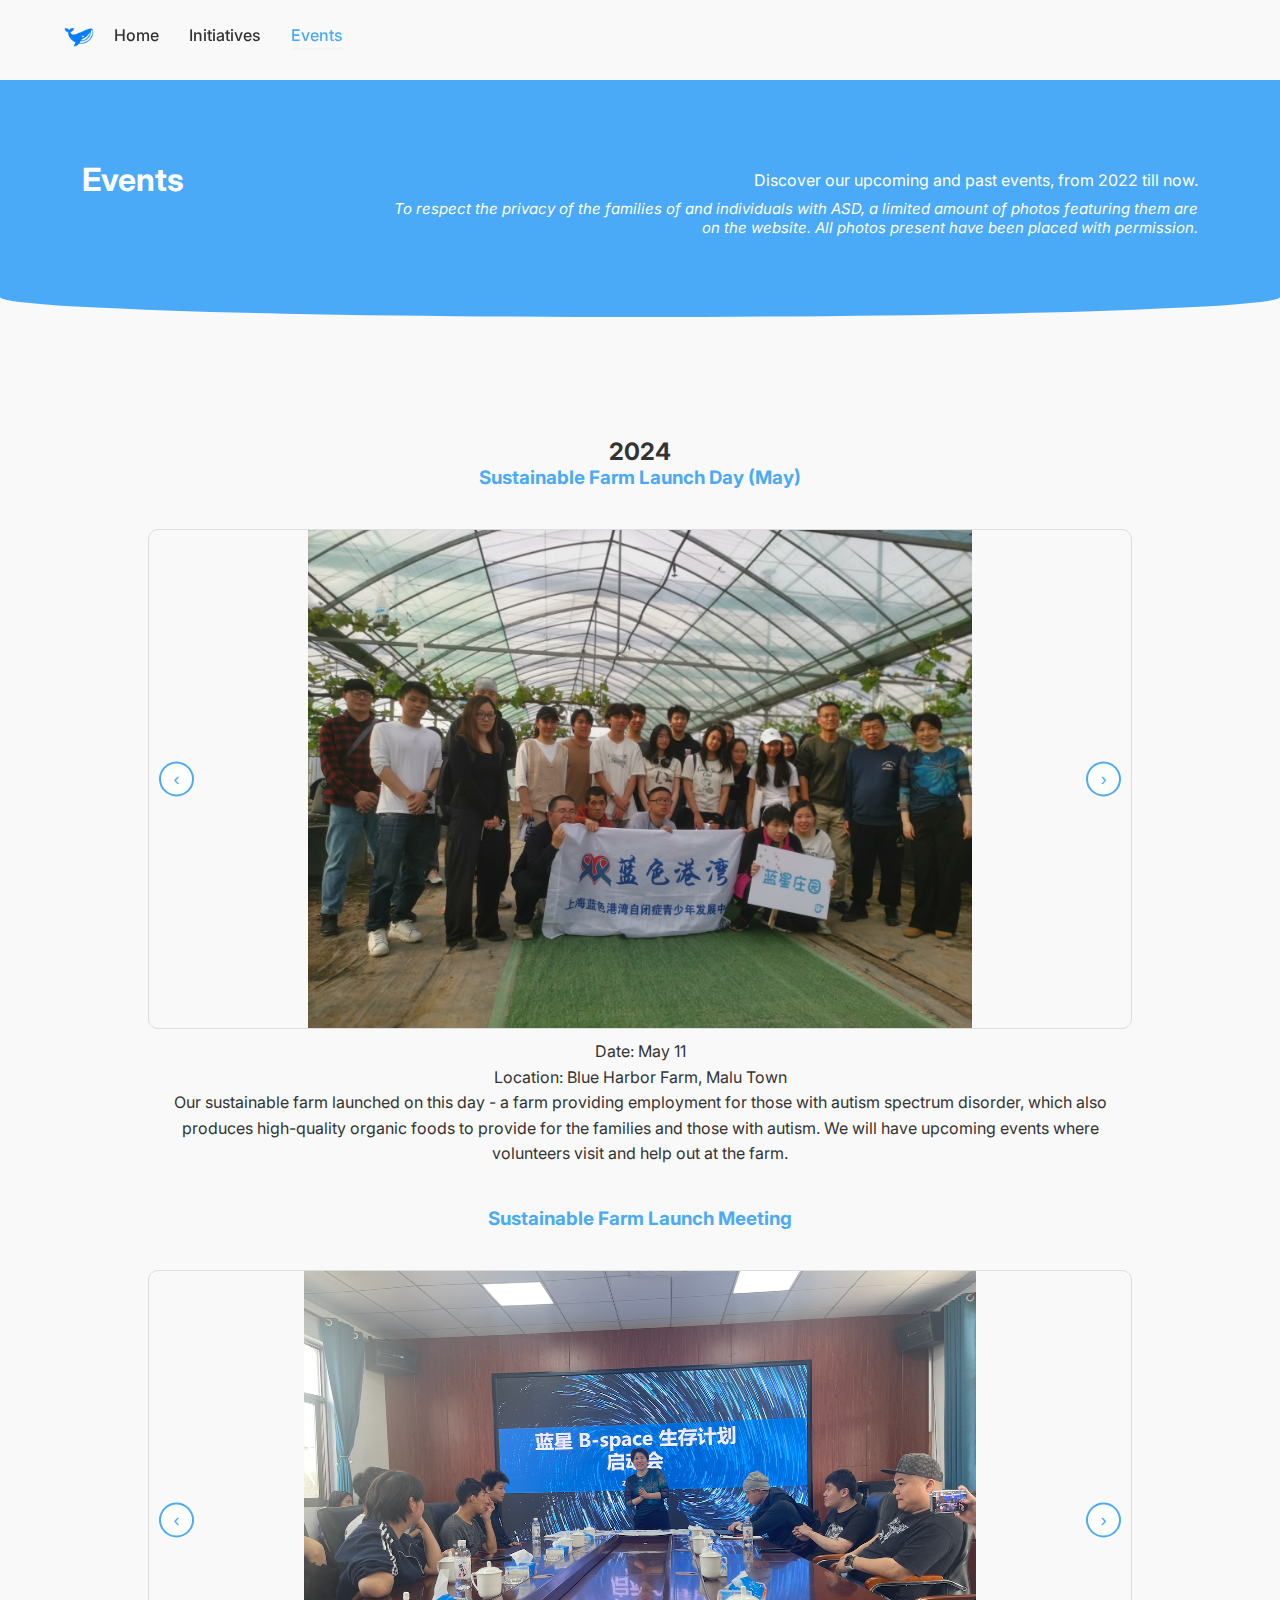
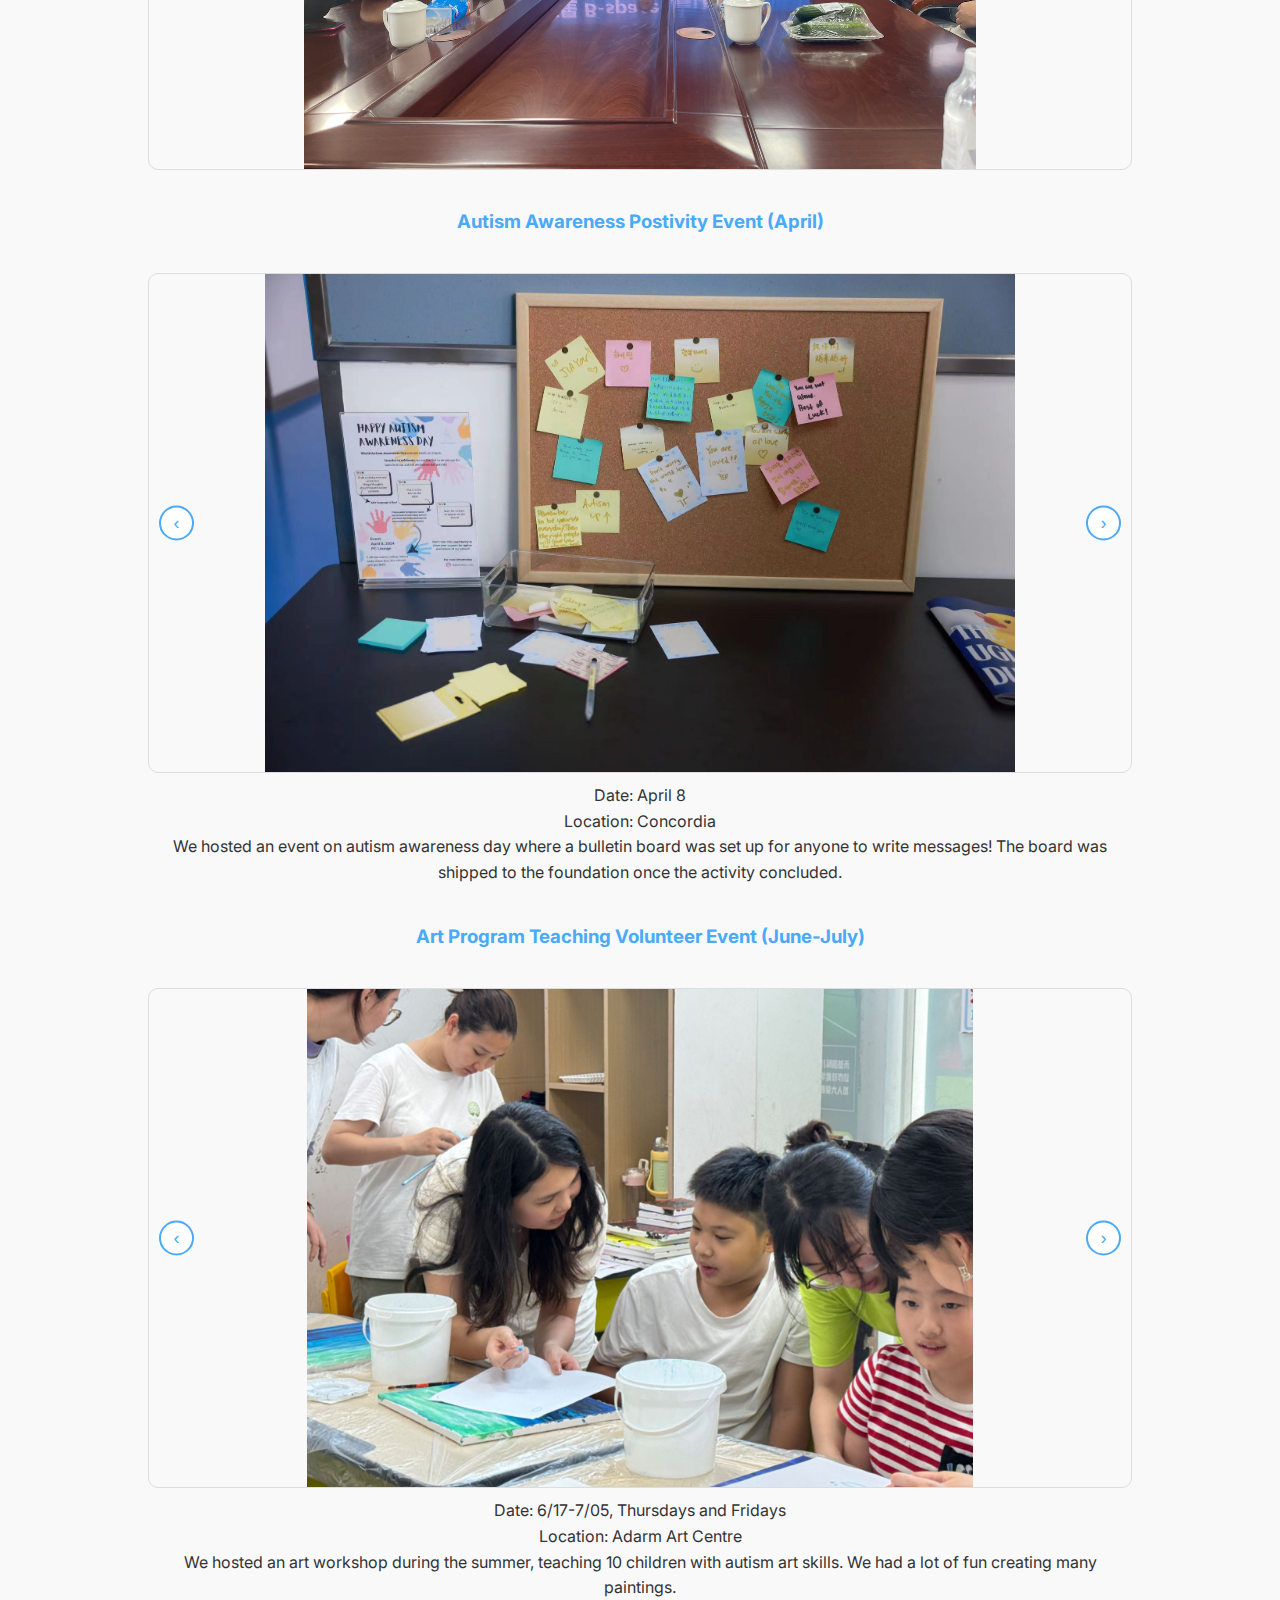
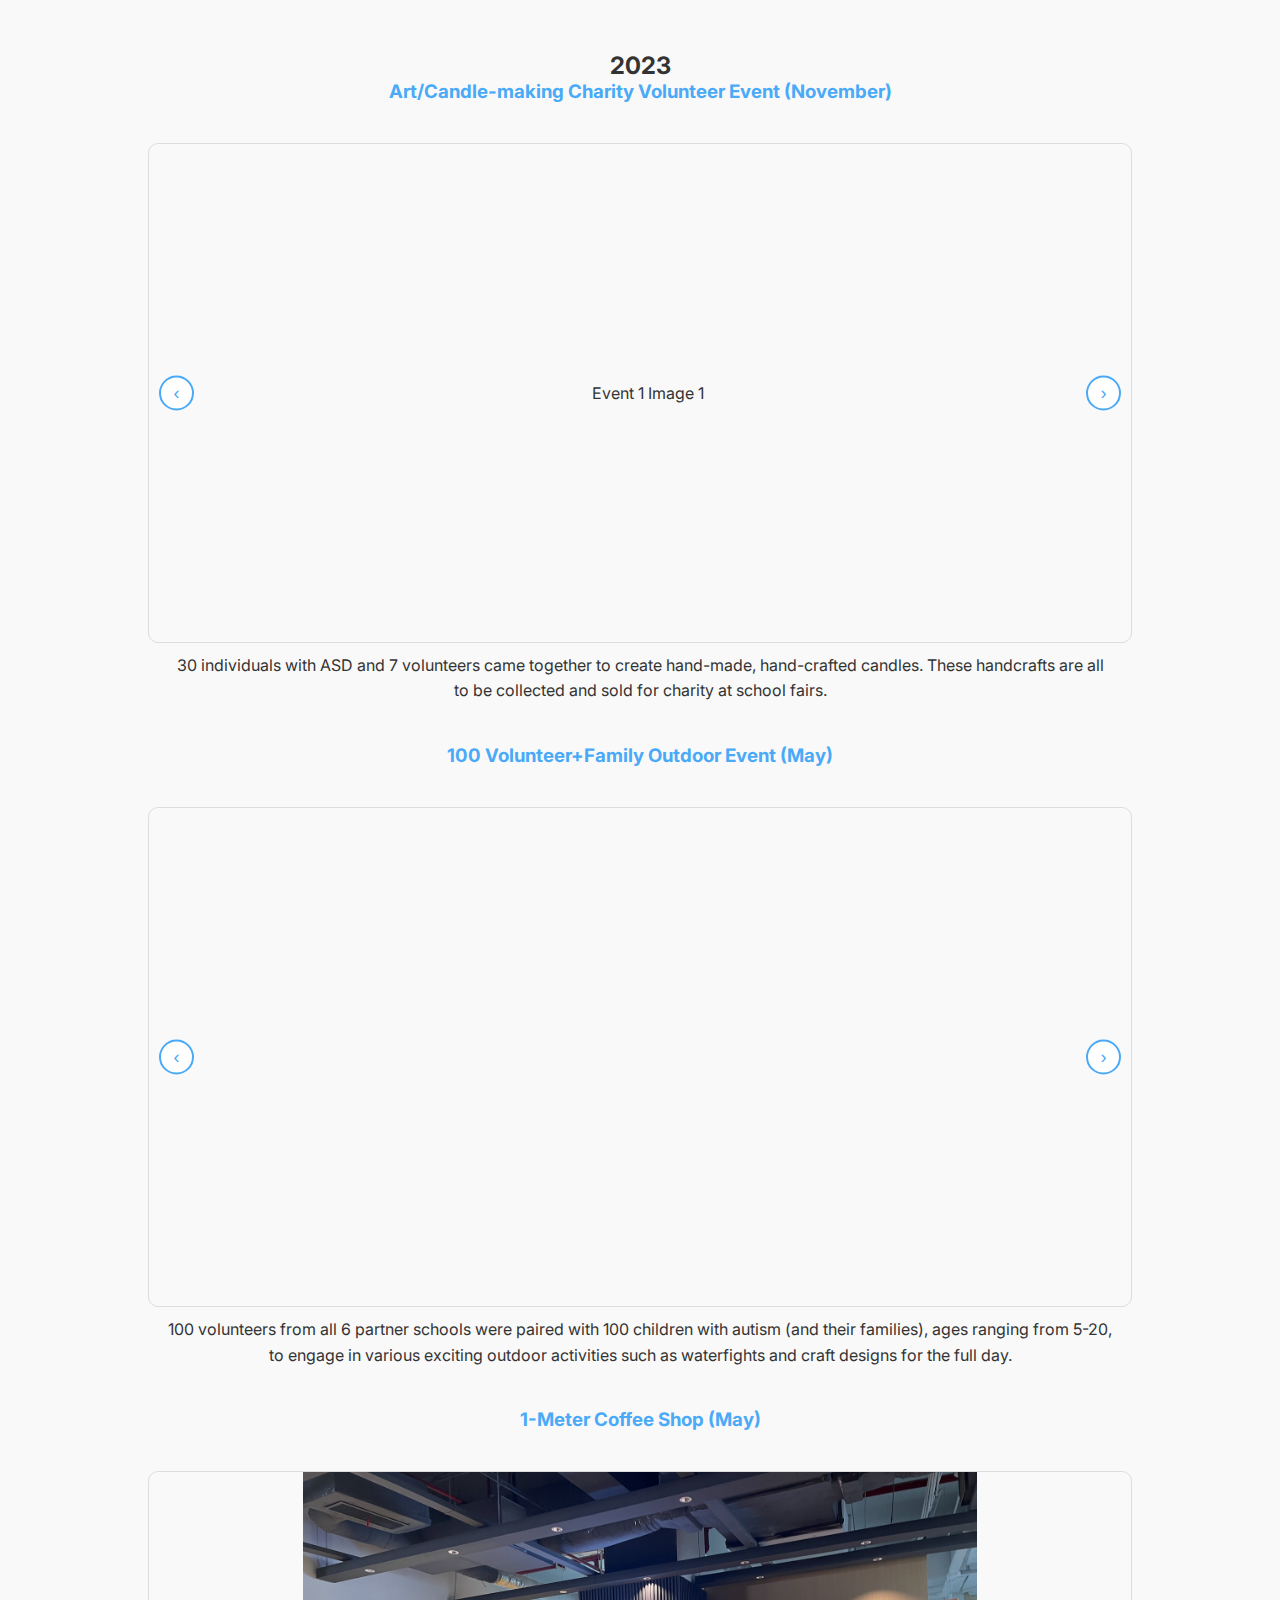
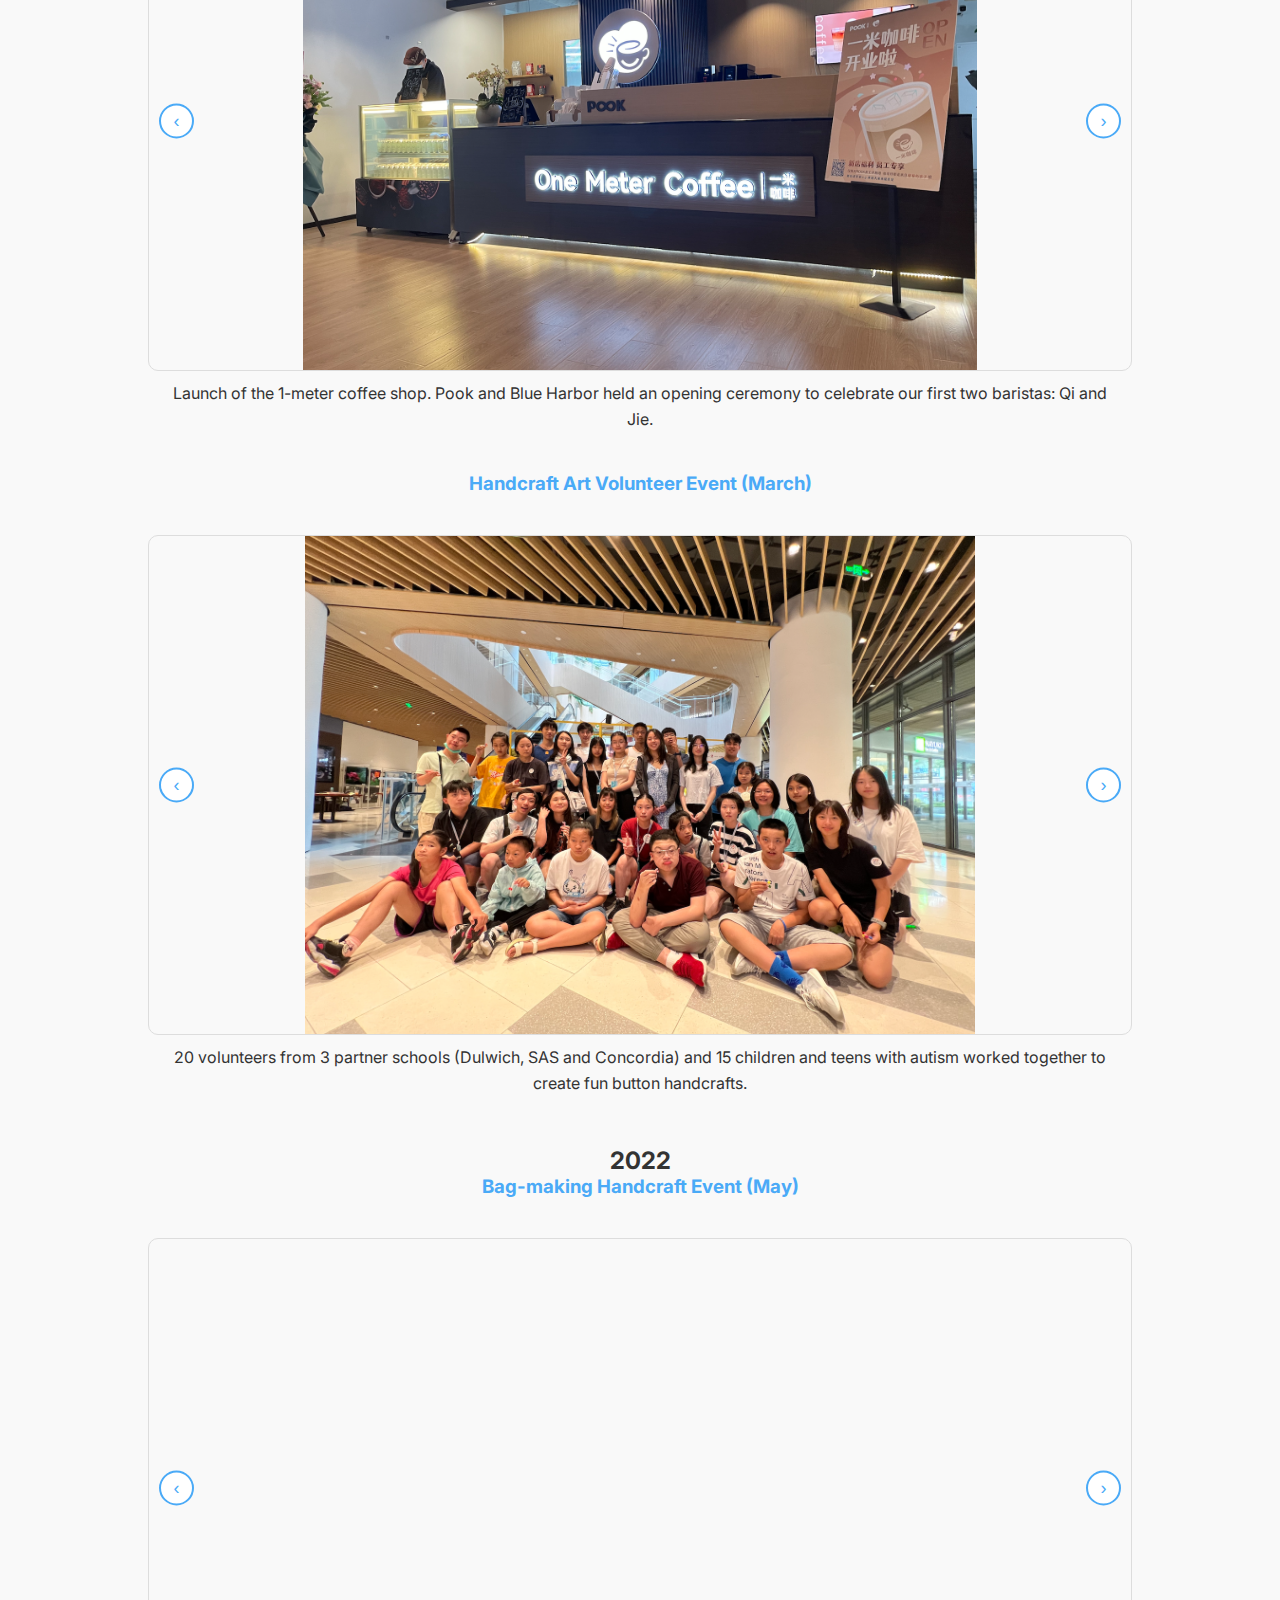
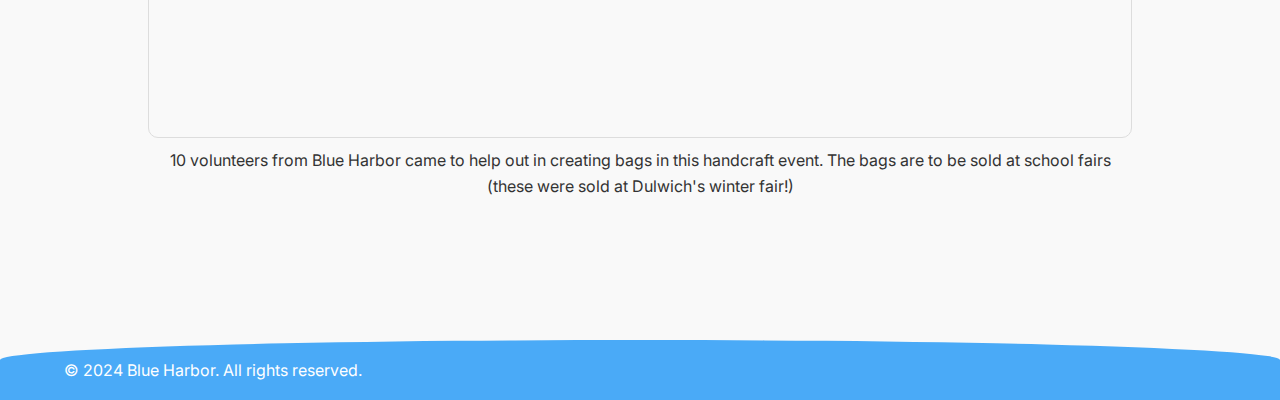
==== commit 29dea8fc: "completed events page + members" ====
--- a/events.html
+++ b/events.html
@@ -75,11 +75,11 @@
                             &#8250;
                         </button>
                     </div>
-                    <p class="event-description">Date: <br> Location: <br> Our sustainable farm launched on this day - a farm providing employment for those with autism spectrum disorder, which also produces high-quality organic foods to provide for the families and those with autism. Our volunteers will visit the farm to help out whenever possible.</p>
-                </div>
-                <!-- Event 1 Carousel -->
-                <div class="event-carousel">
-                    <h3>Sustainable Farm Launch Meeting (February)</h3>
+                    <p class="event-description">Date: May 11<br>Location: Blue Harbor Farm, Malu Town<br> Our sustainable farm launched on this day - a farm providing employment for those with autism spectrum disorder, which also produces high-quality organic foods to provide for the families and those with autism. We will have upcoming events where volunteers visit and help out at the farm.</p>
+                </div>
+                <!-- Event 1 Carousel -->
+                <div class="event-carousel">
+                    <h3>Sustainable Farm Launch Meeting</h3>
                     <div class="carousel-container">
                         <button class="carousel-button left" onclick="previousSlide('carousel-event2-2024')">
                             &#8249;
@@ -99,29 +99,72 @@
                             &#8250;
                         </button>
                     </div>
-                    <p class="event-description">This is the description for Event 1, providing details about the objectives, activities, and highlights of the event.</p>
-                </div>
-
-                
+                    <!-- <p class="event-description">Date: February<br>Location: Blue Harbor Farm, Jiading<br>This is the description for Event 1, providing details about the objectives, activities, and highlights of the event.</p> -->
+                </div>
+
+                <div class="event-carousel">
+                    <h3>Autism Awareness Postivity Event (April)</h3>
+                    <div class="carousel-container">
+                        <button class="carousel-button left" onclick="previousSlide('carousel-event3-2024')">
+                            &#8249;
+                        </button>
+                        <div class="carousel" id="carousel-event3-2024">
+                            <div class="carousel-slide">
+                                <img src="images/autismawareness/1.jpeg" alt="Event 2 Image 1" loading="lazy">
+                            </div>
+                            <div class="carousel-slide">
+                                <img src="images/autismawareness/2.jpeg" alt="Event 2 Image 2" loading="lazy">
+                            </div>
+                            <div class="carousel-slide">
+                                <img src="images/autismawareness/3.jpeg" alt="Event 2 Image 2"loading="lazy">
+                            </div>
+                            <div class="carousel-slide">
+                                <img src="images/autismawareness/4.jpeg" alt="Event 2 Image 2"loading="lazy">
+                            </div>
+                        </div>
+                        <button class="carousel-button right" onclick="nextSlide('carousel-event3-2024')">
+                            &#8250;
+                        </button>
+                    </div>
+                    <p class="event-description">Date: April 8 <br> Location: Concordia <br>We  hosted an event on autism awareness day where a bulletin board was set up for anyone to write messages! The board was shipped to the foundation once the activity concluded.</p>
+                </div>
 
                 <!-- Event 2 Carousel -->
                 <!-- Event 1 Carousel -->
                 <div class="event-carousel">
                     <h3>Art Program Teaching Volunteer Event (June-July)</h3>
                     <div class="carousel-container">
-                        <button class="carousel-button left" onclick="previousSlide('carousel-event3-2024')">
-                            &#8249;
-                        </button>
-                        <div class="carousel" id="carousel-event3-2024">
-                            <div class="carousel-slide">
-                                <img src="images/art-program.png" alt="Event 1 Image 1">
-                            </div>
-                        </div>
-                        <button class="carousel-button right" onclick="nextSlide('carousel-event3-2024')">
-                            &#8250;
-                        </button>
-                    </div>
-                    <p class="event-description">This is the description for Event 1, providing details about the objectives, activities, and highlights of the event.</p>
+                        <button class="carousel-button left" onclick="previousSlide('carousel-event4-2024')">
+                            &#8249;
+                        </button>
+                        <div class="carousel" id="carousel-event4-2024">
+                            <div class="carousel-slide">
+                                <img src="images/artprogram/1.jpeg" alt="Event 1 Image 1">
+                            </div>
+                            <div class="carousel-slide">
+                                <img src="images/artprogram/2.jpeg" alt="Event 1 Image 1">
+                            </div>
+                            <div class="carousel-slide">
+                                <img src="images/artprogram/3.jpeg" alt="Event 1 Image 1">
+                            </div>
+                            <div class="carousel-slide">
+                                <img src="images/artprogram/4.jpeg" alt="Event 1 Image 1">
+                            </div>
+                            <div class="carousel-slide">
+                                <img src="images/artprogram/5.jpeg" alt="Event 1 Image 1">
+                            </div>
+                            <div class="carousel-slide">
+                                <img src="images/artprogram/6.jpeg" alt="Event 1 Image 1">
+                            </div>
+                            <div class="carousel-slide">
+                                <img src="images/artprogram/art-program.png" alt="Event 1 Image 1">
+                            </div>
+                        </div>
+                        <button class="carousel-button right" onclick="nextSlide('carousel-event4-2024')">
+                            &#8250;
+                        </button>
+                    </div>
+                    <p class="event-description">Date: 6/17-7/05, Thursdays and Fridays<br>Location: Adarm Art Centre<br>We  hosted an art workshop during the summer, teaching 10 children with autism art skills. We had a lot of fun creating many paintings.</p>
                 </div>
 
             </div>
@@ -158,7 +201,7 @@
                             &#8250;
                         </button>
                     </div>
-                    <p class="event-description">This is the description for Event 1, providing details about the objectives, activities, and highlights of the event.</p>
+                    <p class="event-description">30 individuals with ASD and 7 volunteers came together to create hand-made, hand-crafted candles. These handcrafts are all to be collected and sold for charity at school fairs.</p>
                 </div>
                 <!-- Event 1 Carousel -->
                 <div class="event-carousel">
@@ -197,7 +240,7 @@
                             &#8250;
                         </button>
                     </div>
-                    <p class="event-description">This is the description for Event 1, providing details about the objectives, activities, and highlights of the event.</p>
+                    <p class="event-description">100 volunteers from all 6 partner schools were paired with 100 children with autism (and their families), ages ranging from  5-20, to engage in various exciting outdoor activities such as waterfights and craft designs for the full day.</p>
                 </div>
 
                 <!-- Event 1 Carousel -->
@@ -231,7 +274,7 @@
                             &#8250;
                         </button>
                     </div>
-                    <p class="event-description">This is the description for Event 1, providing details about the objectives, activities, and highlights of the event.</p>
+                    <p class="event-description">Launch of the 1-meter coffee shop. Pook and Blue Harbor held an opening ceremony to celebrate our first two baristas: Qi and Jie.</p>
                 </div>
 
                 <!-- Event 2 Carousel -->
@@ -262,7 +305,7 @@
                             &#8250;
                         </button>
                     </div>
-                    <p class="event-description">This is the description for Event 1, providing details about the objectives, activities, and highlights of the event.</p>
+                    <p class="event-description">20 volunteers from 3 partner schools (Dulwich, SAS and Concordia) and 15 children and teens with autism worked together to create fun button handcrafts.</p>
                 </div>
                 
 
@@ -307,7 +350,7 @@
                             &#8250;
                         </button>
                     </div>
-                    <p class="event-description">This is the description for Event 1, providing details about the objectives, activities, and highlights of the event.</p>
+                    <p class="event-description">10 volunteers from Blue Harbor came to help out in creating bags in this handcraft event. The bags are to be sold at school fairs (these were sold at Dulwich's winter fair!)</p>
                 </div>
                 
 
--- a/css/styles.css
+++ b/css/styles.css
@@ -337,8 +337,8 @@
 }
 
 .team-member-photo img {
-    width: 100%;
-    height: auto;
+    height: 200px;
+    /* height: auto; */
     border-radius: 50%;
     margin-bottom: 15px;
 }
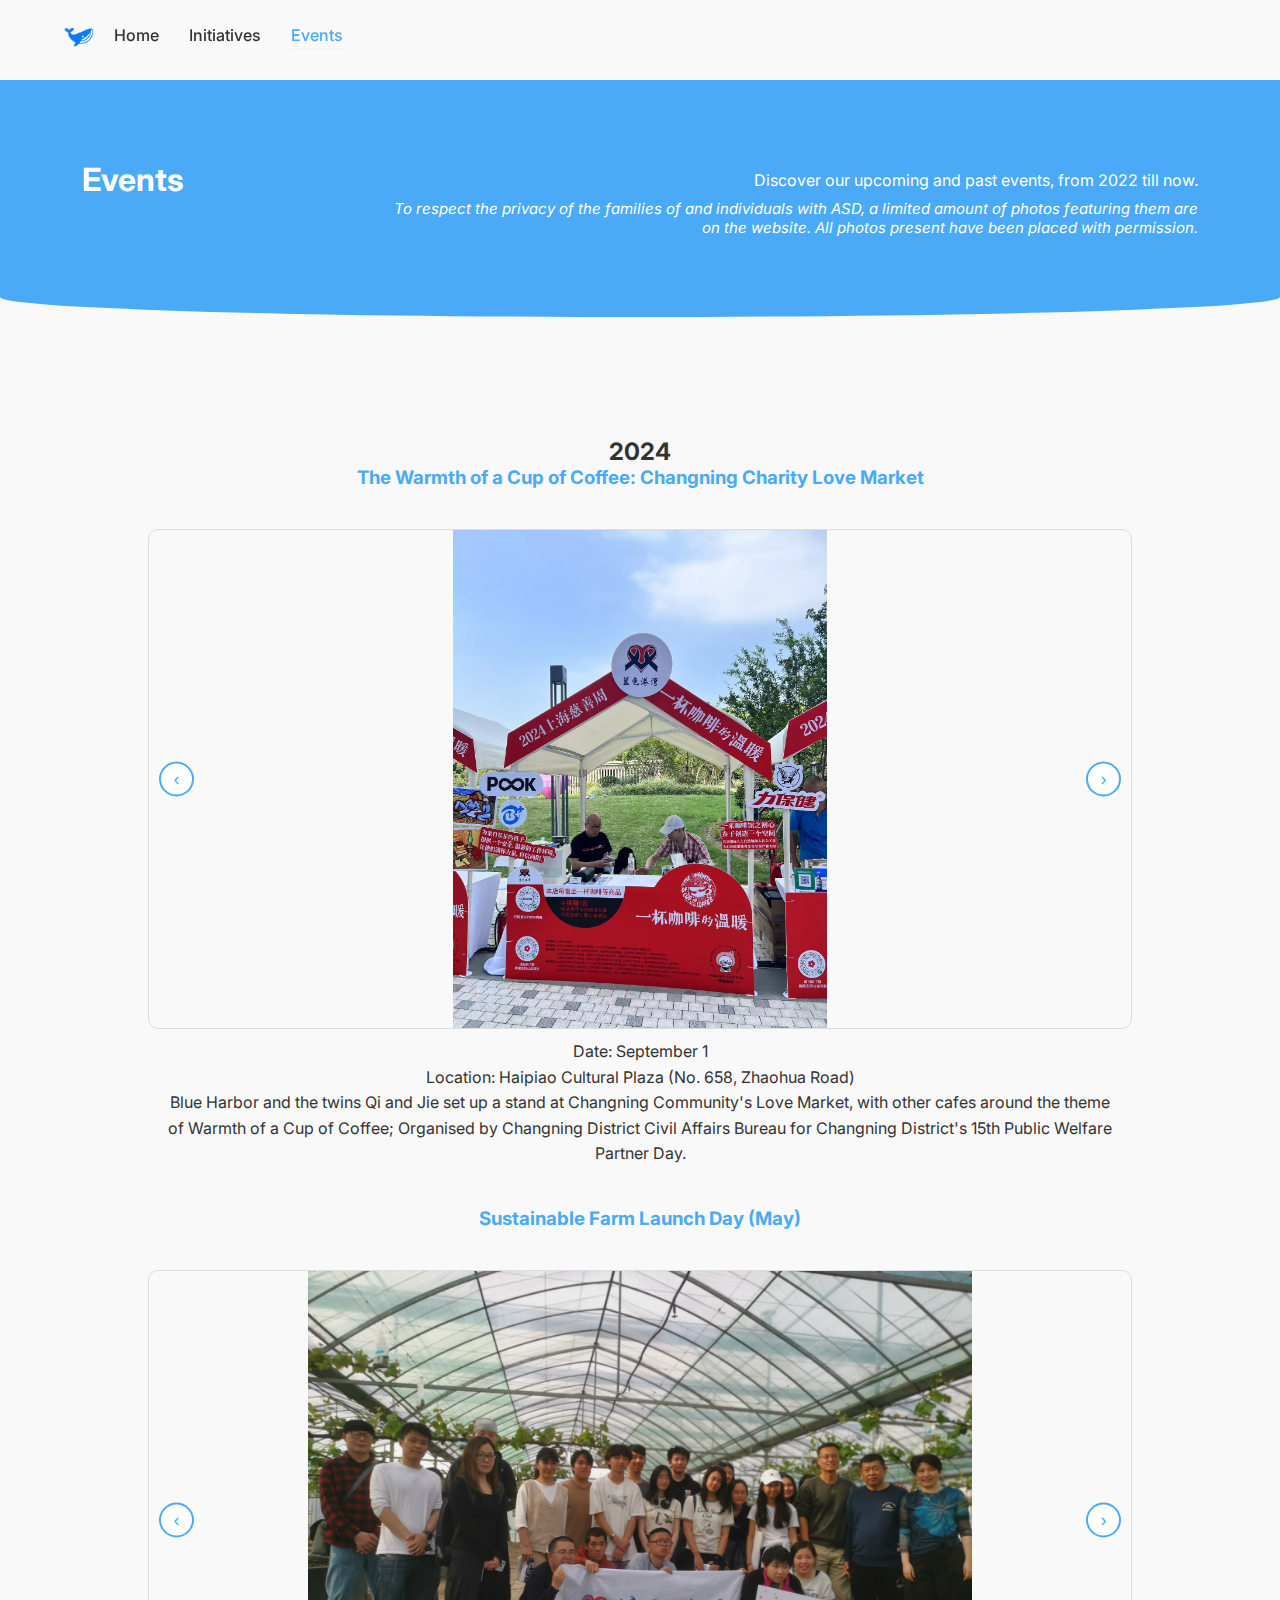
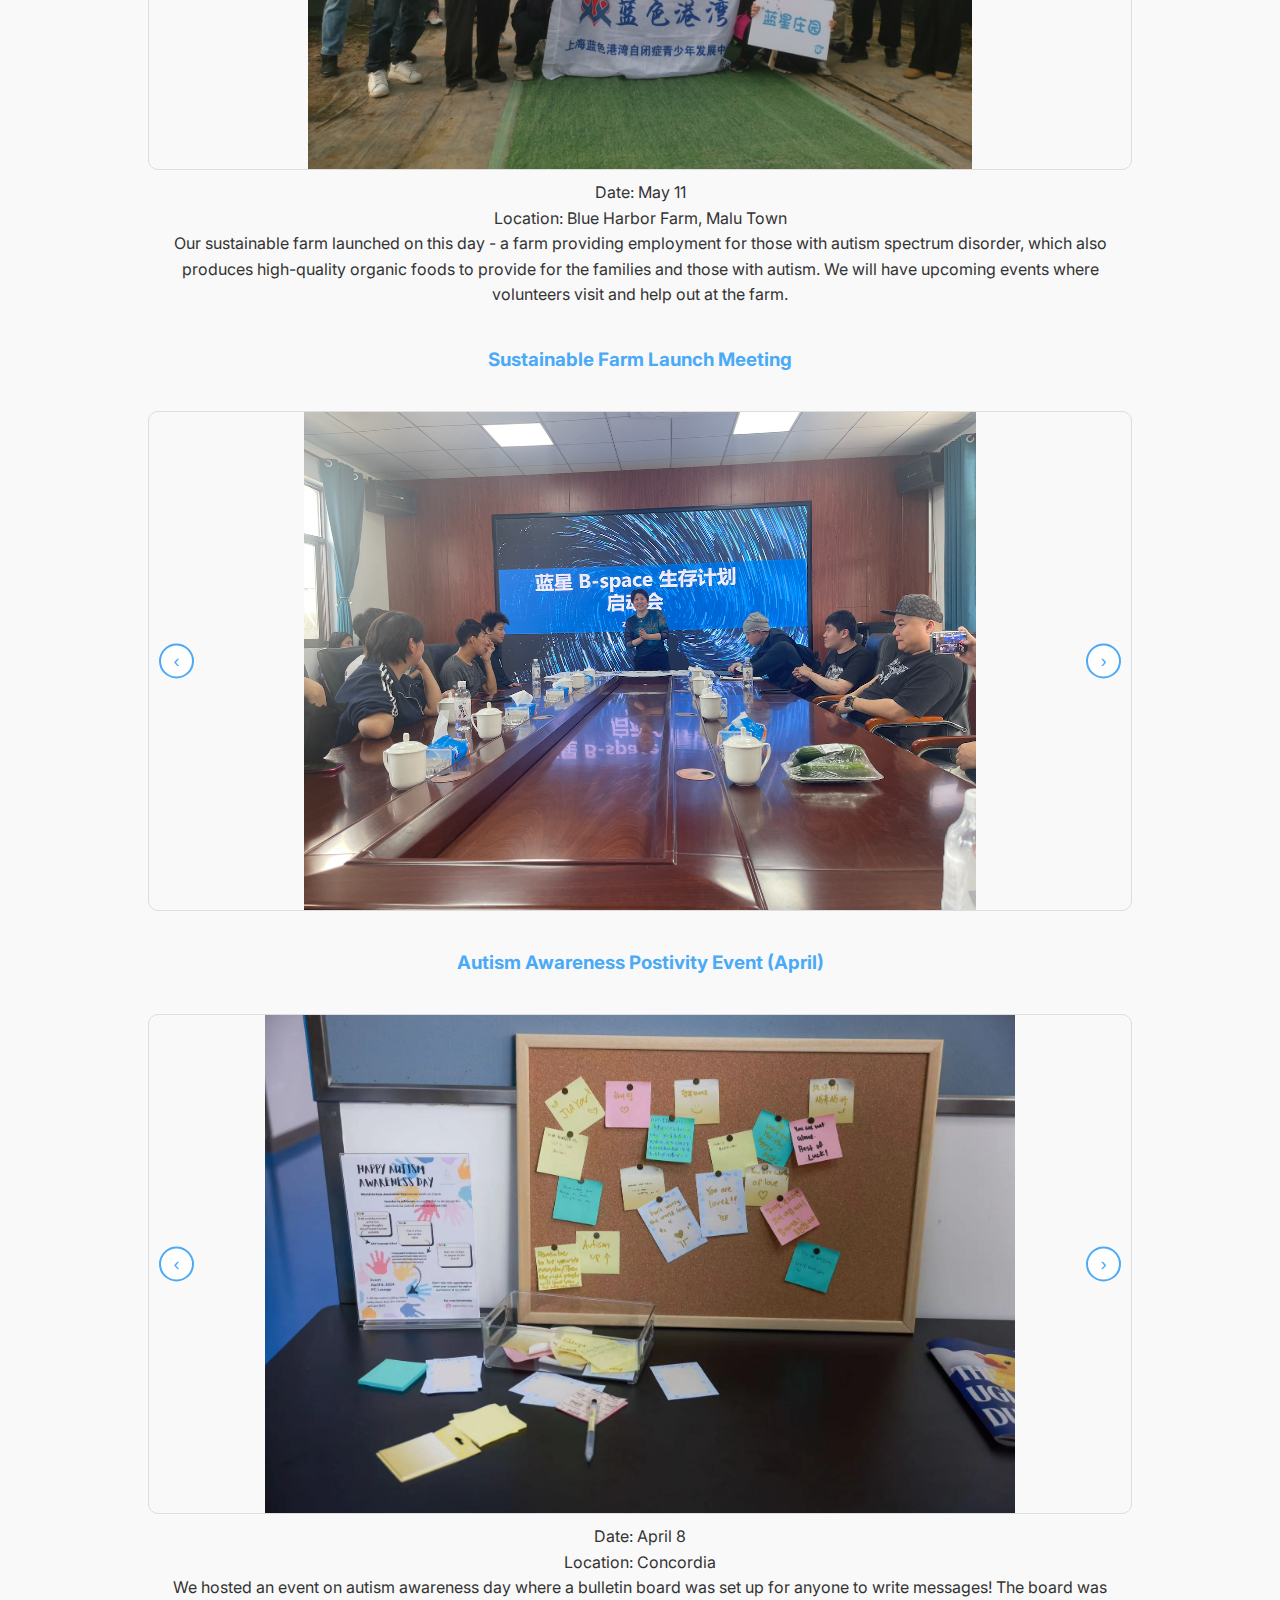
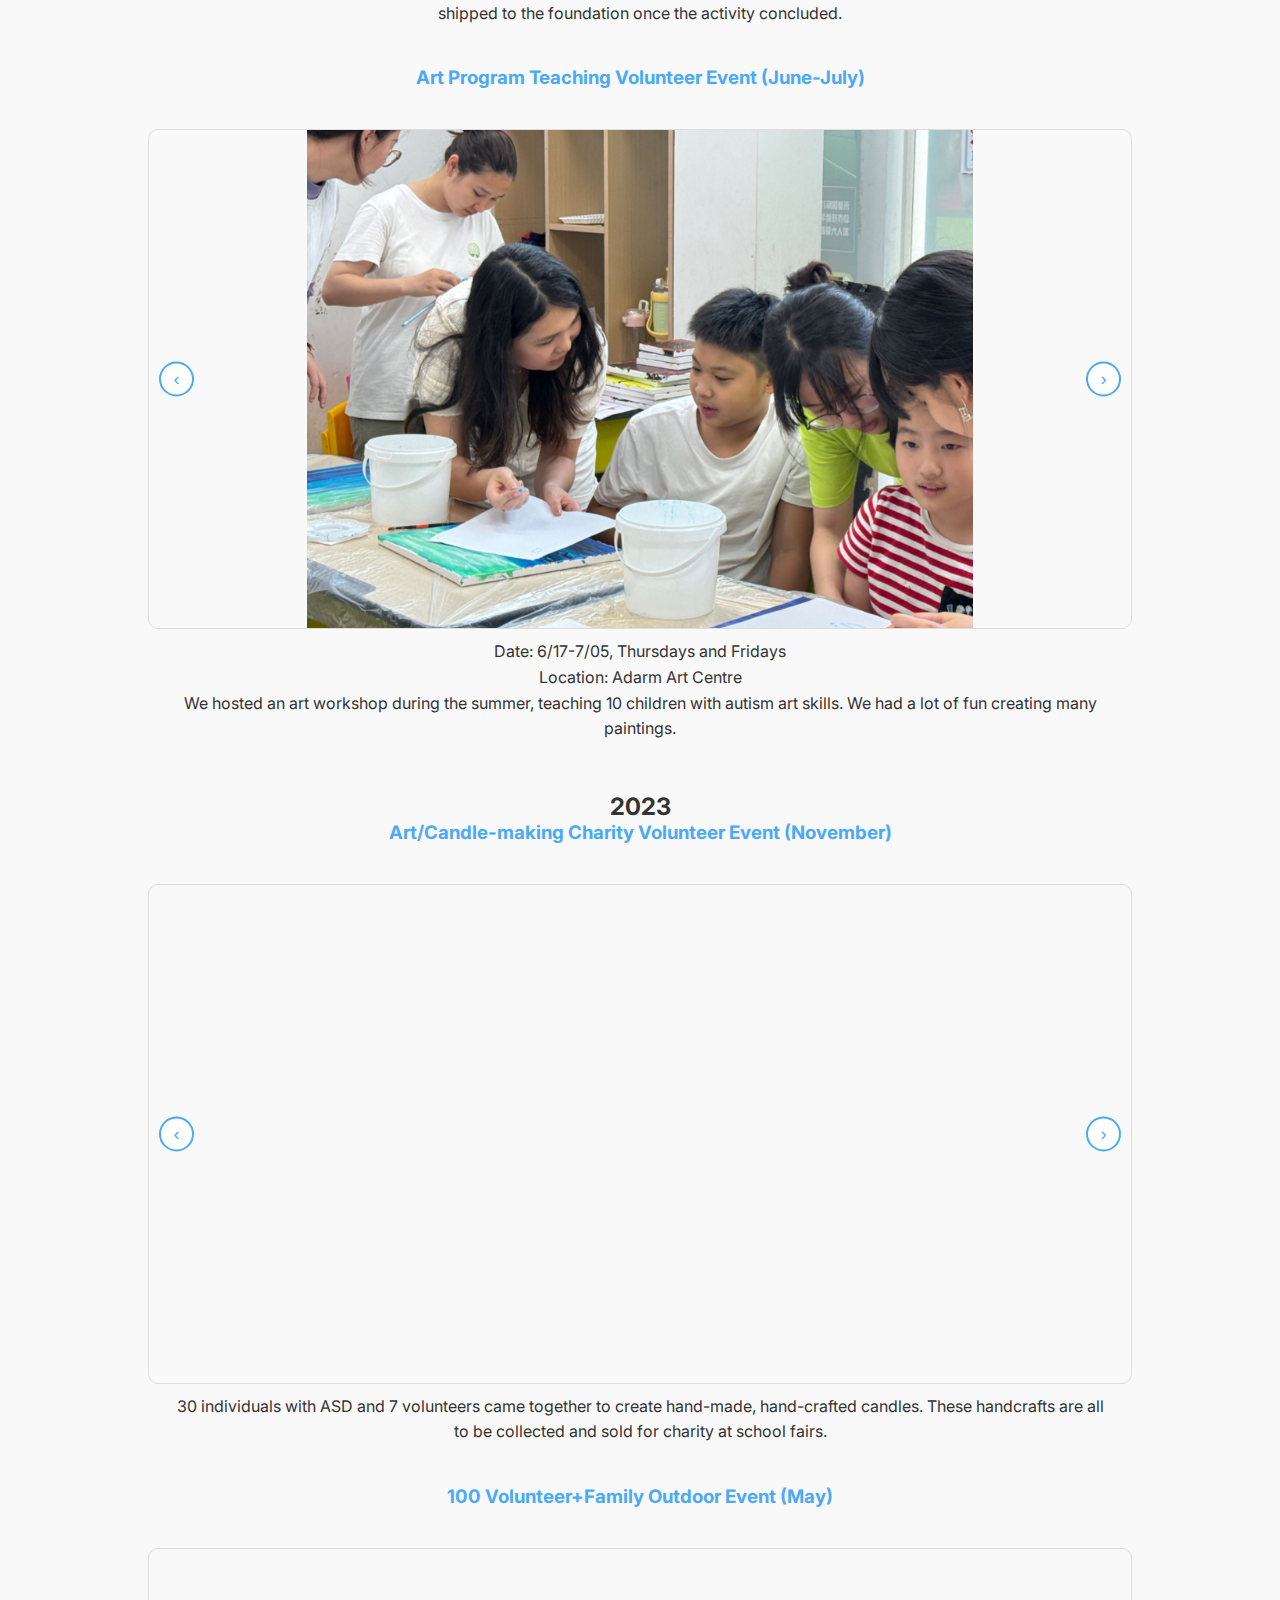
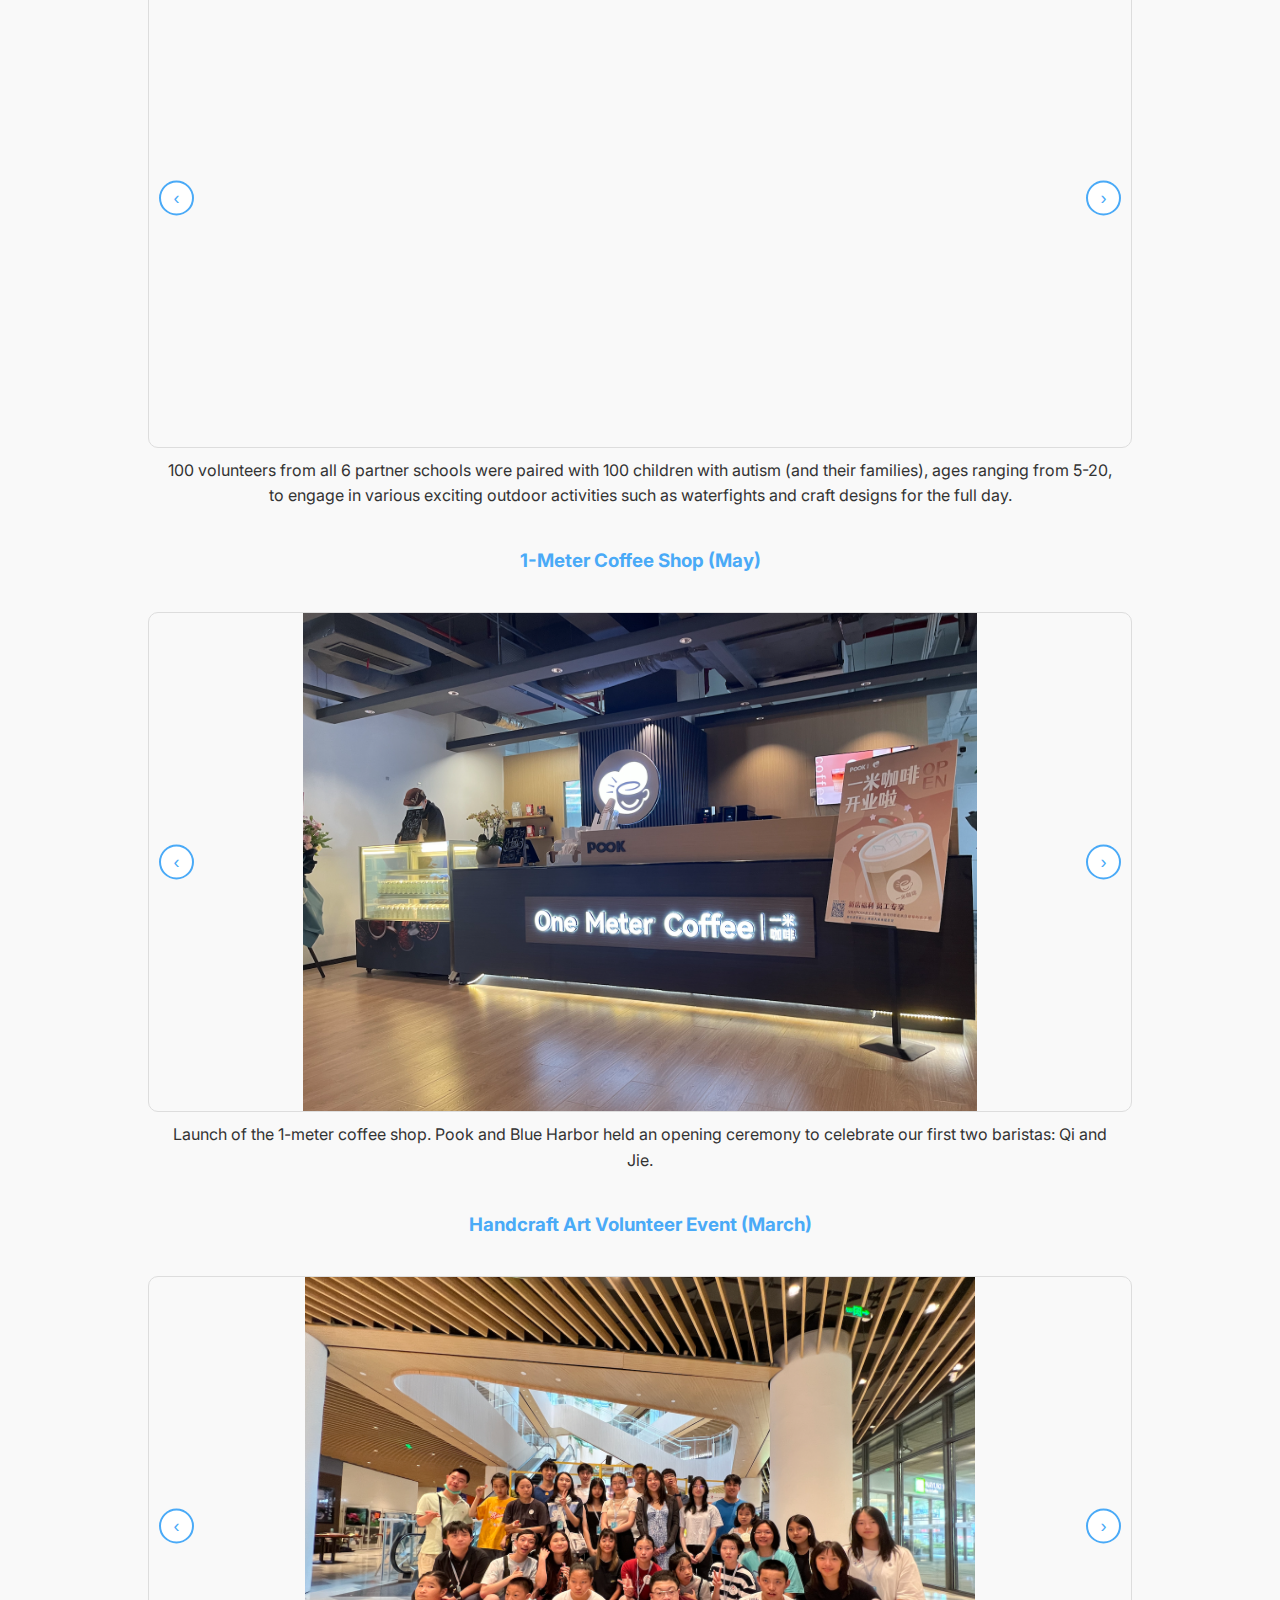
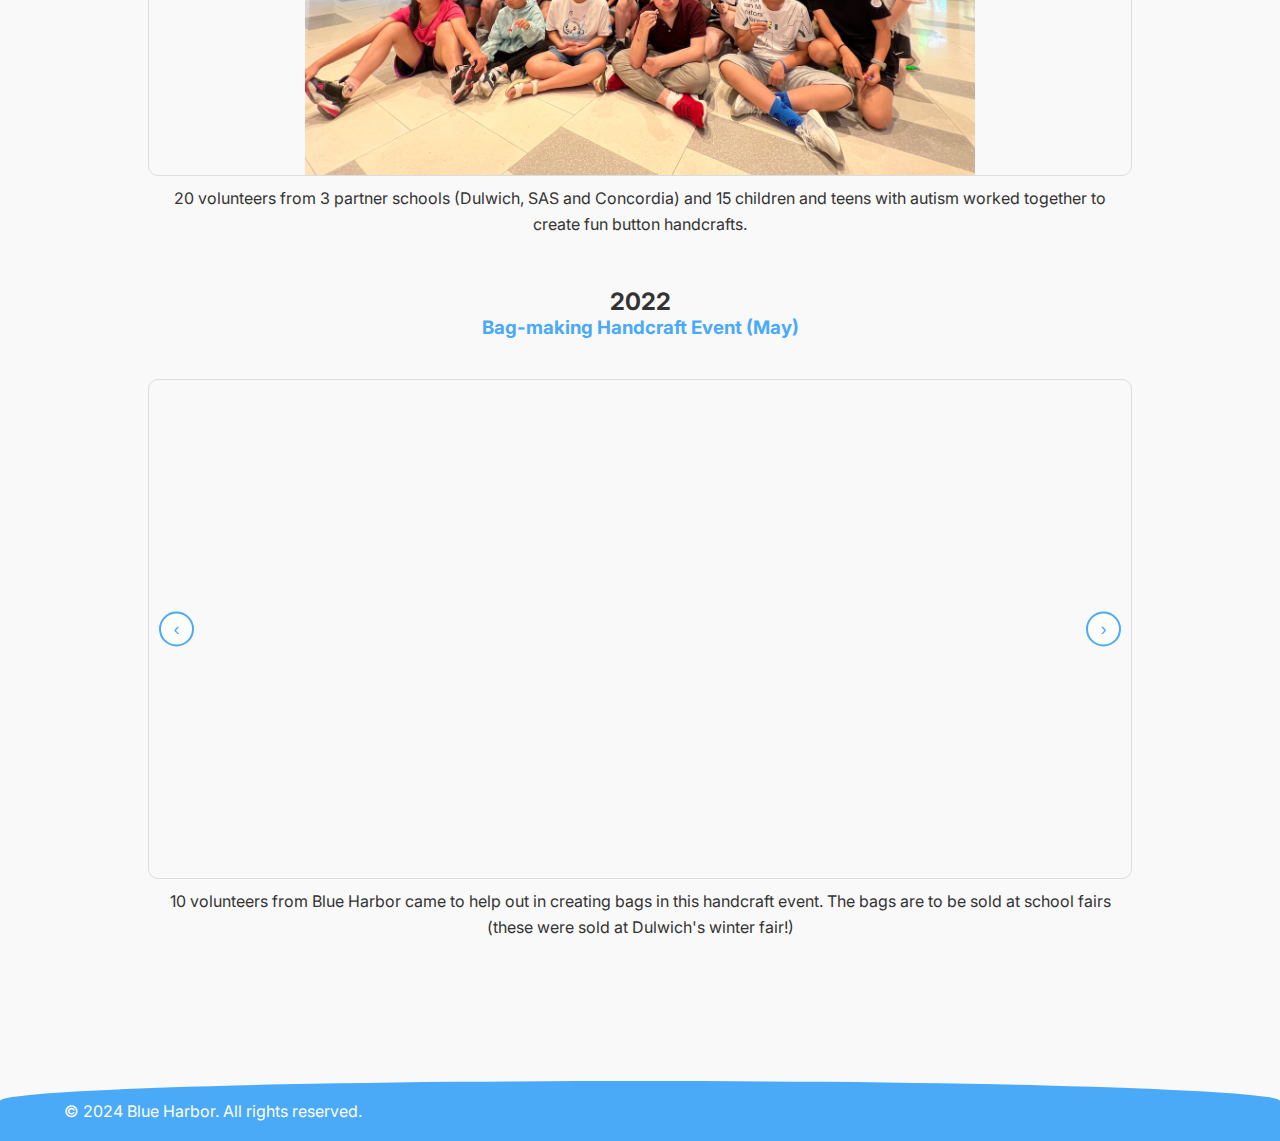
==== commit 381c0c12: "added event pook" ====
--- a/events.html
+++ b/events.html
@@ -9,6 +9,7 @@
     <link href="https://fonts.googleapis.com/css2?family=Inter:wght@300;400;500;600;700&display=swap" rel="stylesheet">
     <link rel="stylesheet" href="css/styles.css"> <!-- Ensure this path is correct -->
     <script src="js/scripts.js" defer></script>
+    <link rel="icon" href="images/logo3.png" type="image/png">
 </head>
 <body class="fade-in">
     <!-- Top Navigation Bar -->
@@ -41,6 +42,29 @@
             <!-- 2024 Events Carousel -->
             <div class="year-section">
                 <h2>2024</h2>
+                <div class="event-carousel">
+                    <h3>The Warmth of a Cup of Coffee: Changning Charity Love Market</h3>
+                    <div class="carousel-container">
+                        <button class="carousel-button left" onclick="previousSlide('carousel-event5-2024')">
+                            &#8249;
+                        </button>
+                        <div class="carousel" id="carousel-event5-2024">
+                            <div class="carousel-slide">
+                                <img src="images/pook/1.jpg" alt="Event 1 Image 1" loading="lazy">
+                            </div>
+                            <div class="carousel-slide">
+                                <img src="images/pook/2.jpg" alt="Event 1 Image 2" loading="lazy">
+                            </div>
+                            <div class="carousel-slide">
+                                <img src="images/pook/3.jpg" alt="Event 1 Image 2"loading="lazy">
+                            </div>
+                        </div>
+                        <button class="carousel-button right" onclick="nextSlide('carousel-event5-2024')">
+                            &#8250;
+                        </button>
+                    </div>
+                    <p class="event-description">Date: September 1<br>Location: Haipiao Cultural Plaza (No. 658, Zhaohua Road)<br>Blue Harbor and the twins Qi and Jie set up a stand at Changning Community's Love Market, with other cafes around the theme of Warmth of a Cup of Coffee; Organised by Changning District Civil Affairs Bureau for Changning District's 15th Public Welfare Partner Day.</p>
+                </div>
                 <!-- Event 1 Carousel -->
                 <div class="event-carousel">
                     <h3>Sustainable Farm Launch Day (May)</h3>
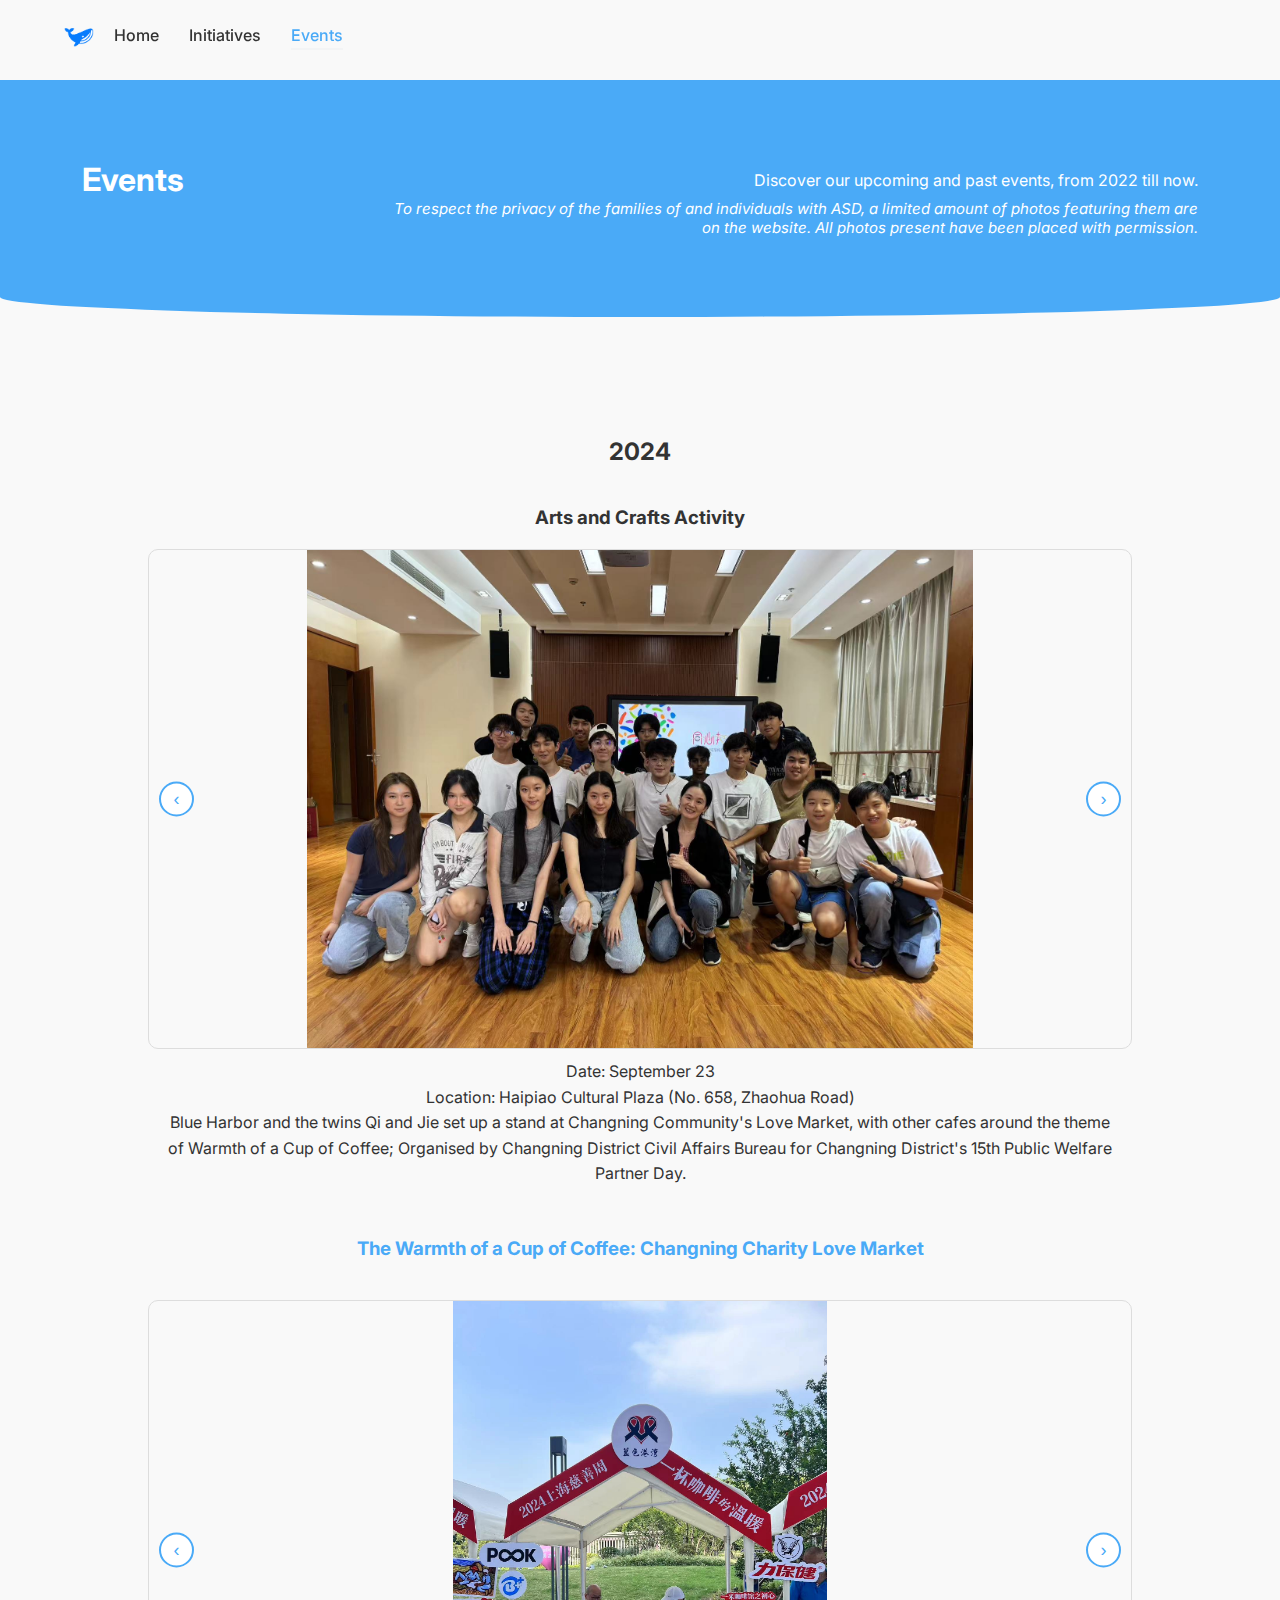
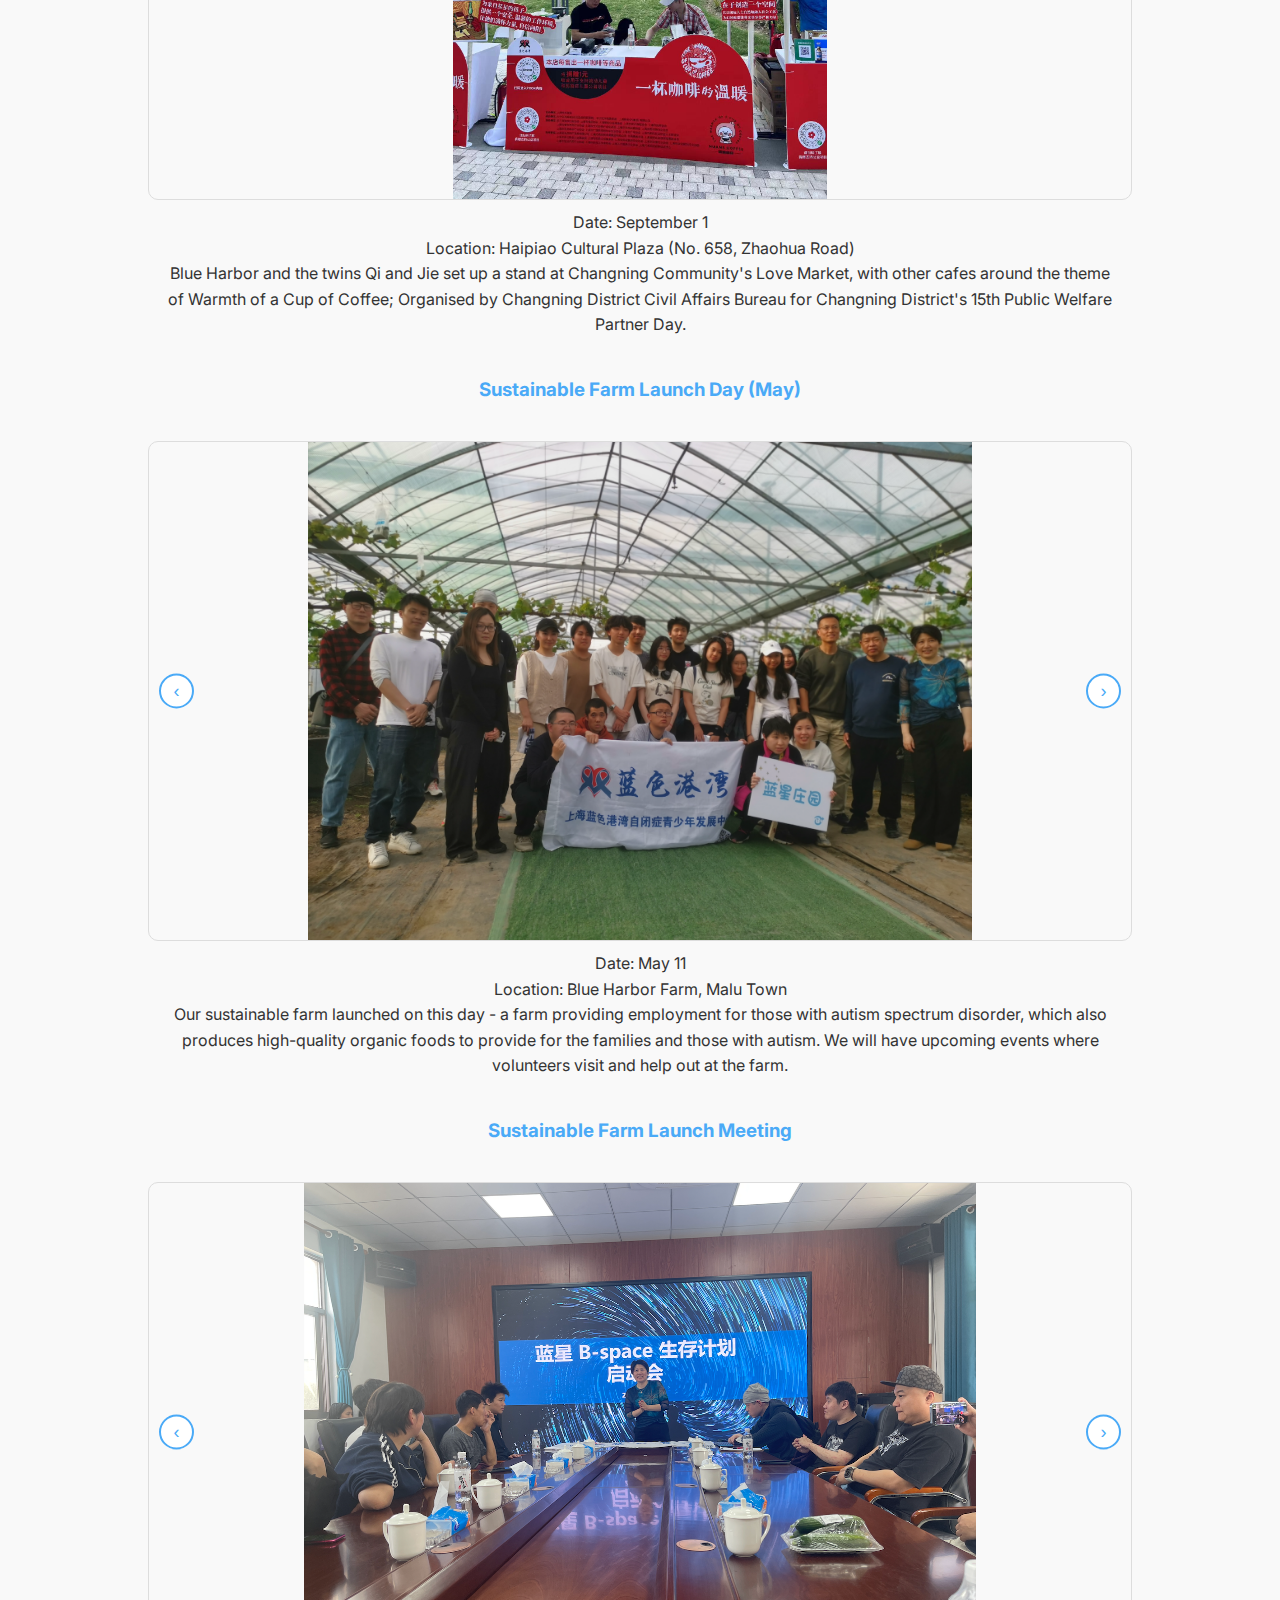
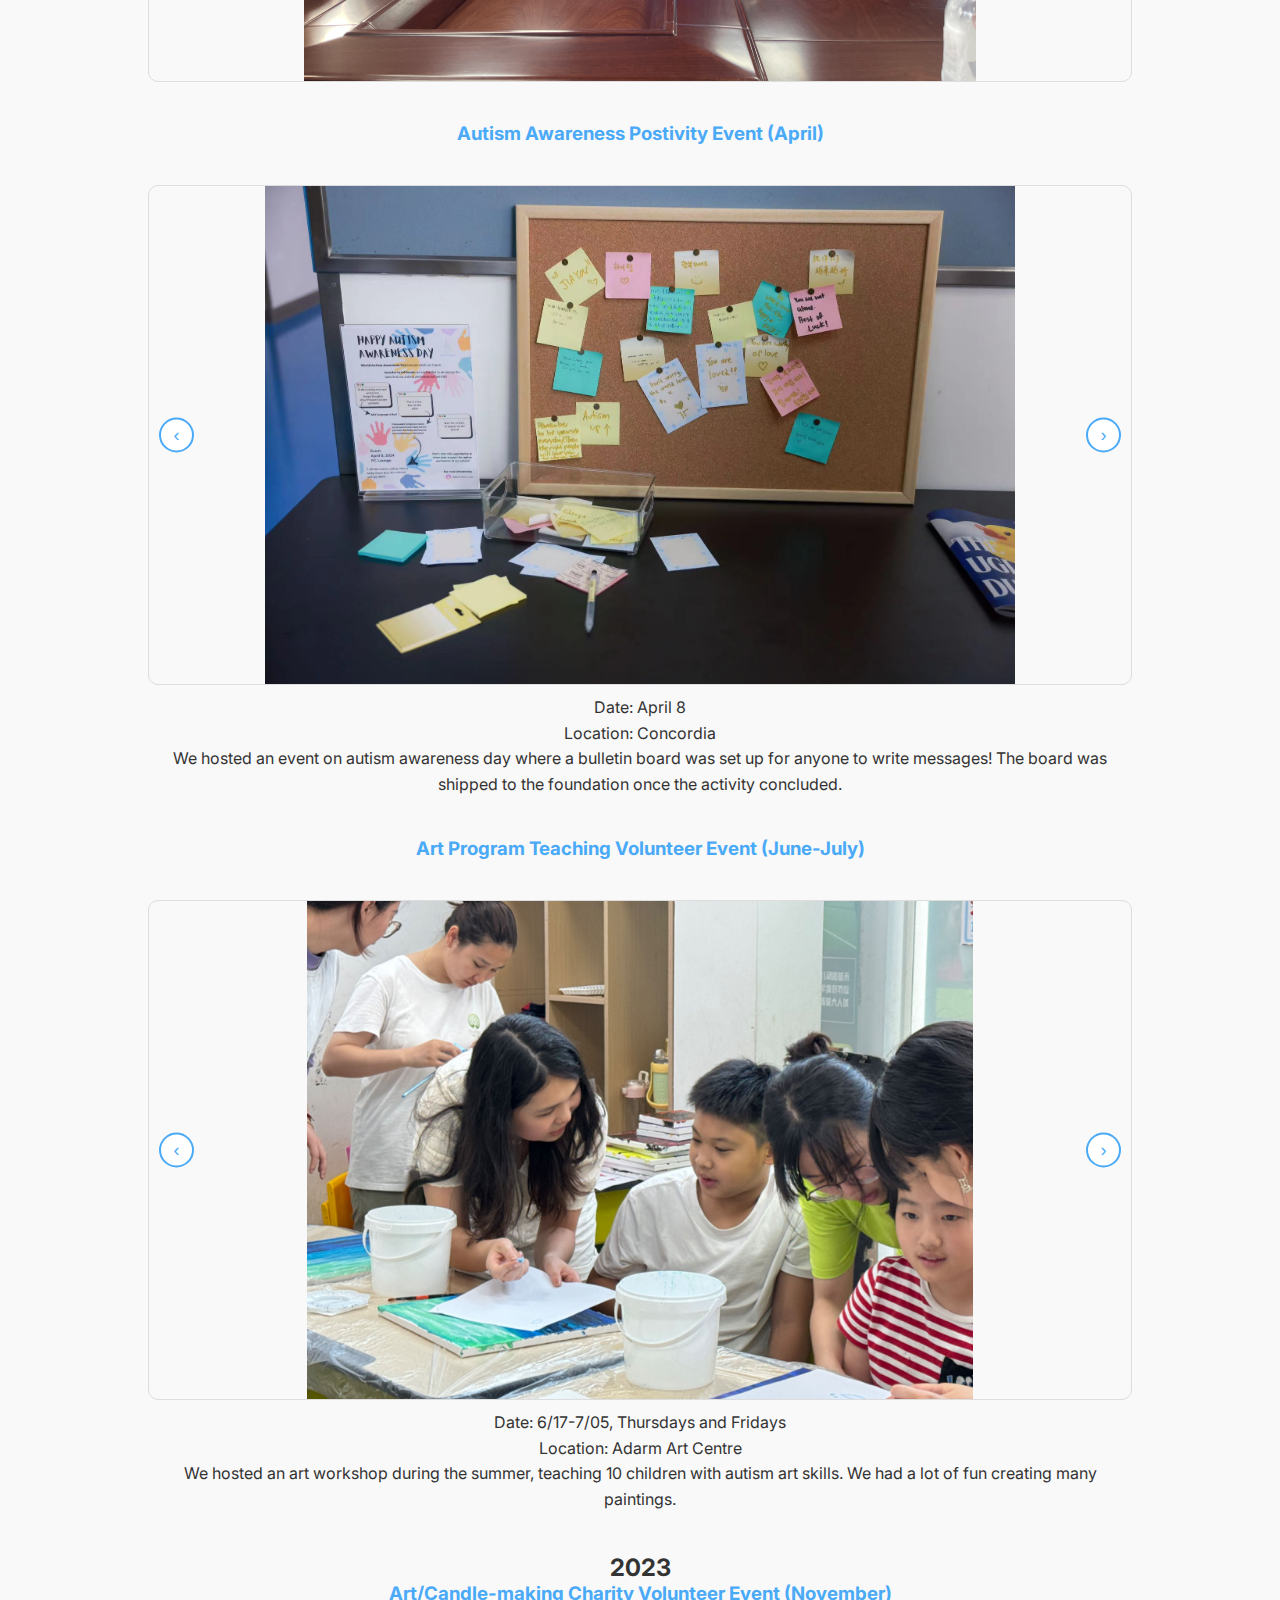
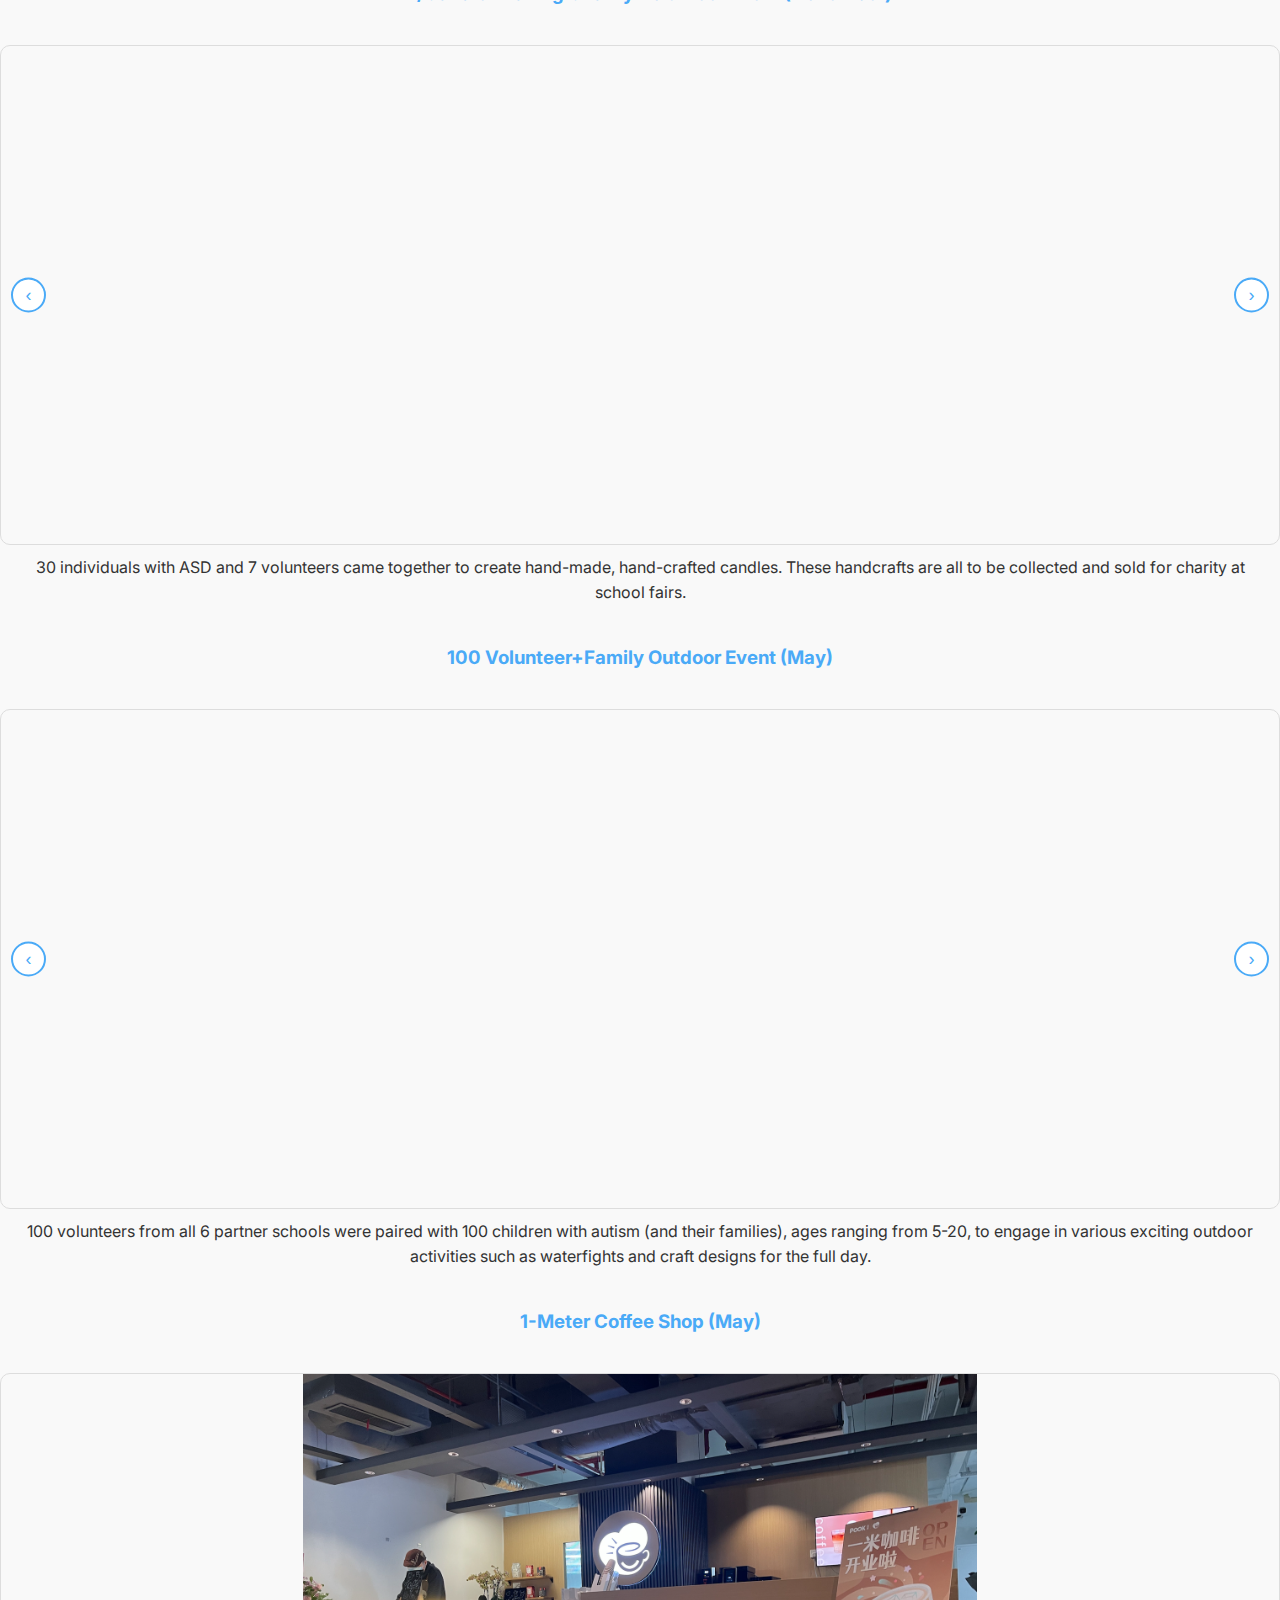
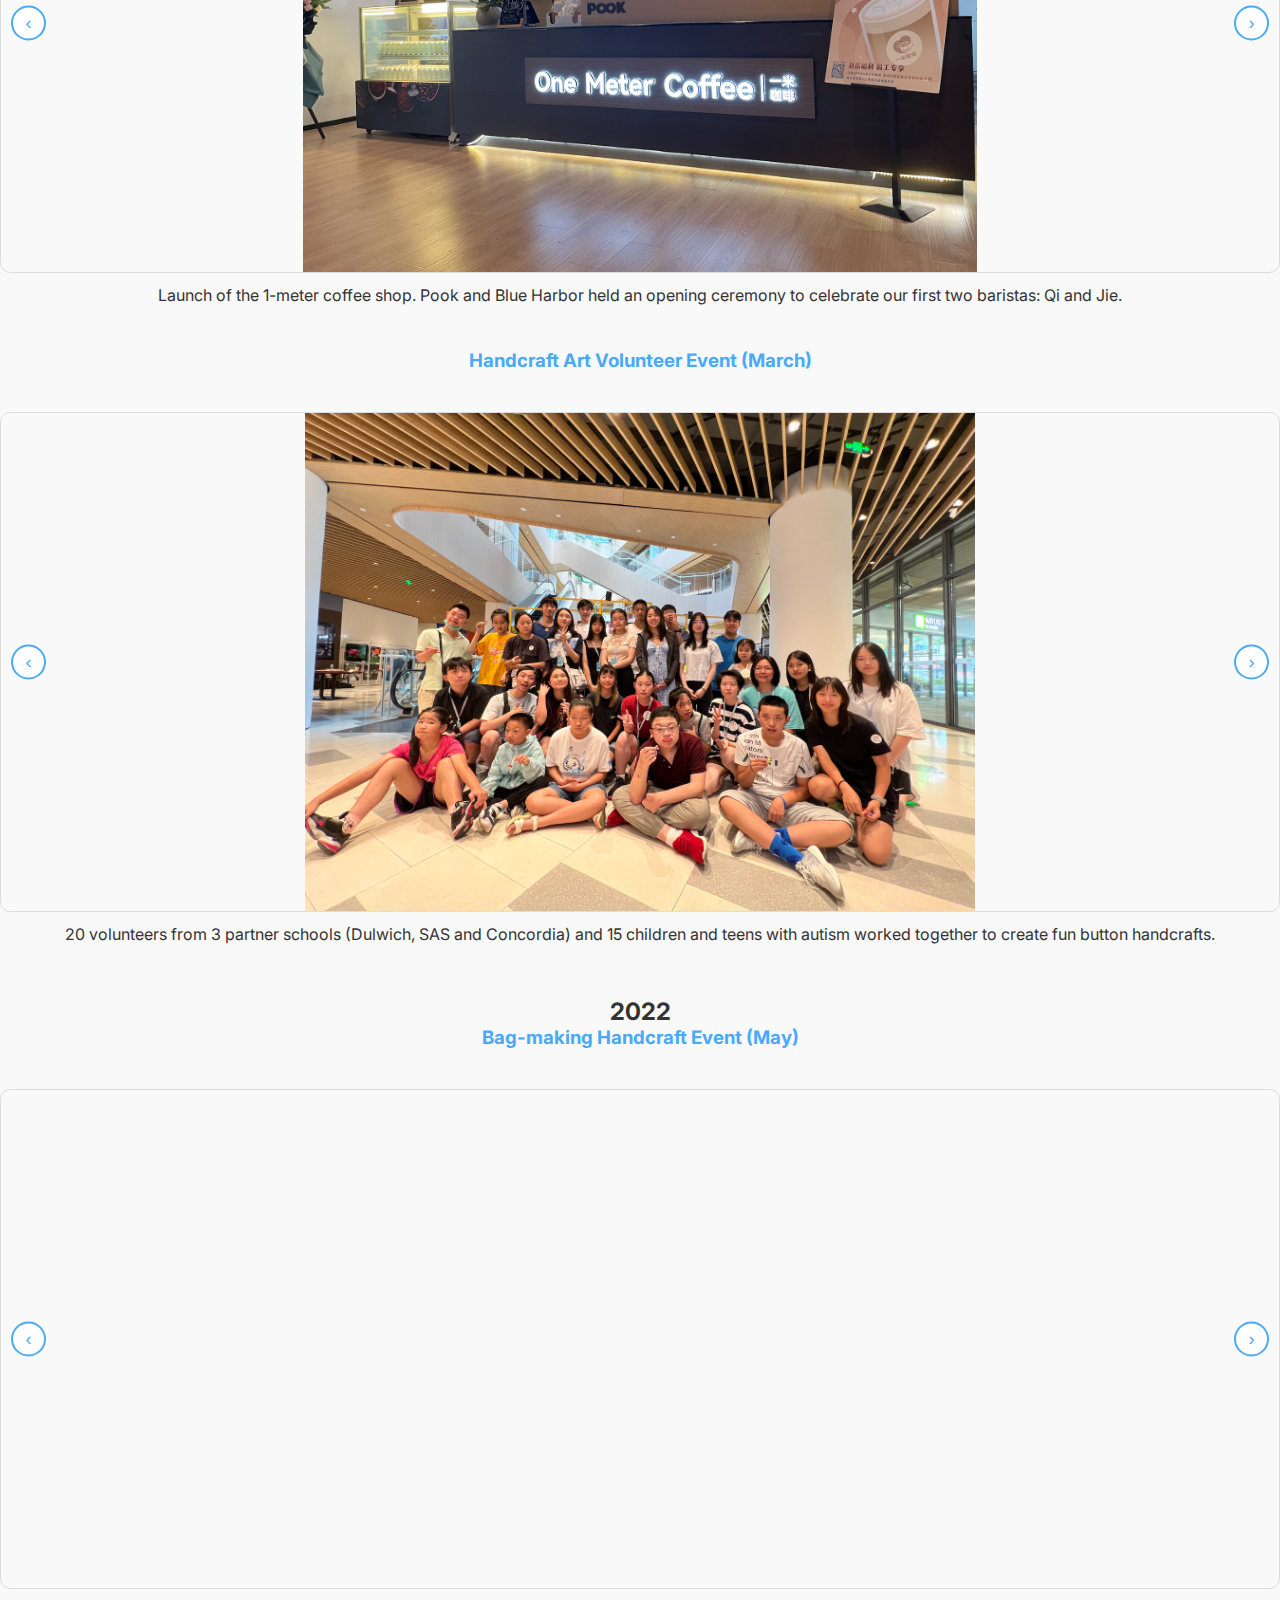
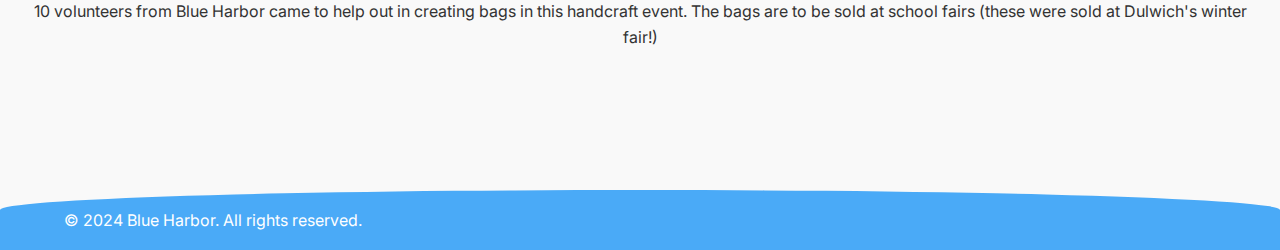
==== commit 824177cc: "new section" ====
--- a/events.html
+++ b/events.html
@@ -42,6 +42,35 @@
             <!-- 2024 Events Carousel -->
             <div class="year-section">
                 <h2>2024</h2>
+                <div class="event-carousel"></div>
+                    <h3>Arts and Crafts Activity</h3>
+                    <div class="carousel-container">
+                        <button class="carousel-button left" onclick="previousSlide('carousel-event6-2024')">
+                            &#8249;
+                        </button>
+                        <div class="carousel" id="carousel-event5-2024">
+                            <div class="carousel-slide">
+                                <img src="images/artcharity4/1.jpg" alt="Event 1 Image 1" loading="lazy">
+                            </div>
+                            <div class="carousel-slide">
+                                <img src="images/artcharity4/2.jpg" alt="Event 1 Image 2" loading="lazy">
+                            </div>
+                            <div class="carousel-slide">
+                                <img src="images/artcharity4/3.jpg" alt="Event 1 Image 2"loading="lazy">
+                            </div>
+                            <div class="carousel-slide">
+                                <img src="images/artcharity4/4.jpg" alt="Event 1 Image 2"loading="lazy">
+                            </div>
+                            <div class="carousel-slide">
+                                <img src="images/artcharity4/5.jpg" alt="Event 1 Image 2"loading="lazy">
+                            </div>
+                        </div>
+                        <button class="carousel-button right" onclick="nextSlide('carousel-event6-2024')">
+                            &#8250;
+                        </button>
+                    </div>
+                    <p class="event-description">Date: September 23<br>Location: Haipiao Cultural Plaza (No. 658, Zhaohua Road)<br>Blue Harbor and the twins Qi and Jie set up a stand at Changning Community's Love Market, with other cafes around the theme of Warmth of a Cup of Coffee; Organised by Changning District Civil Affairs Bureau for Changning District's 15th Public Welfare Partner Day.</p>
+                </div>
                 <div class="event-carousel">
                     <h3>The Warmth of a Cup of Coffee: Changning Charity Love Market</h3>
                     <div class="carousel-container">
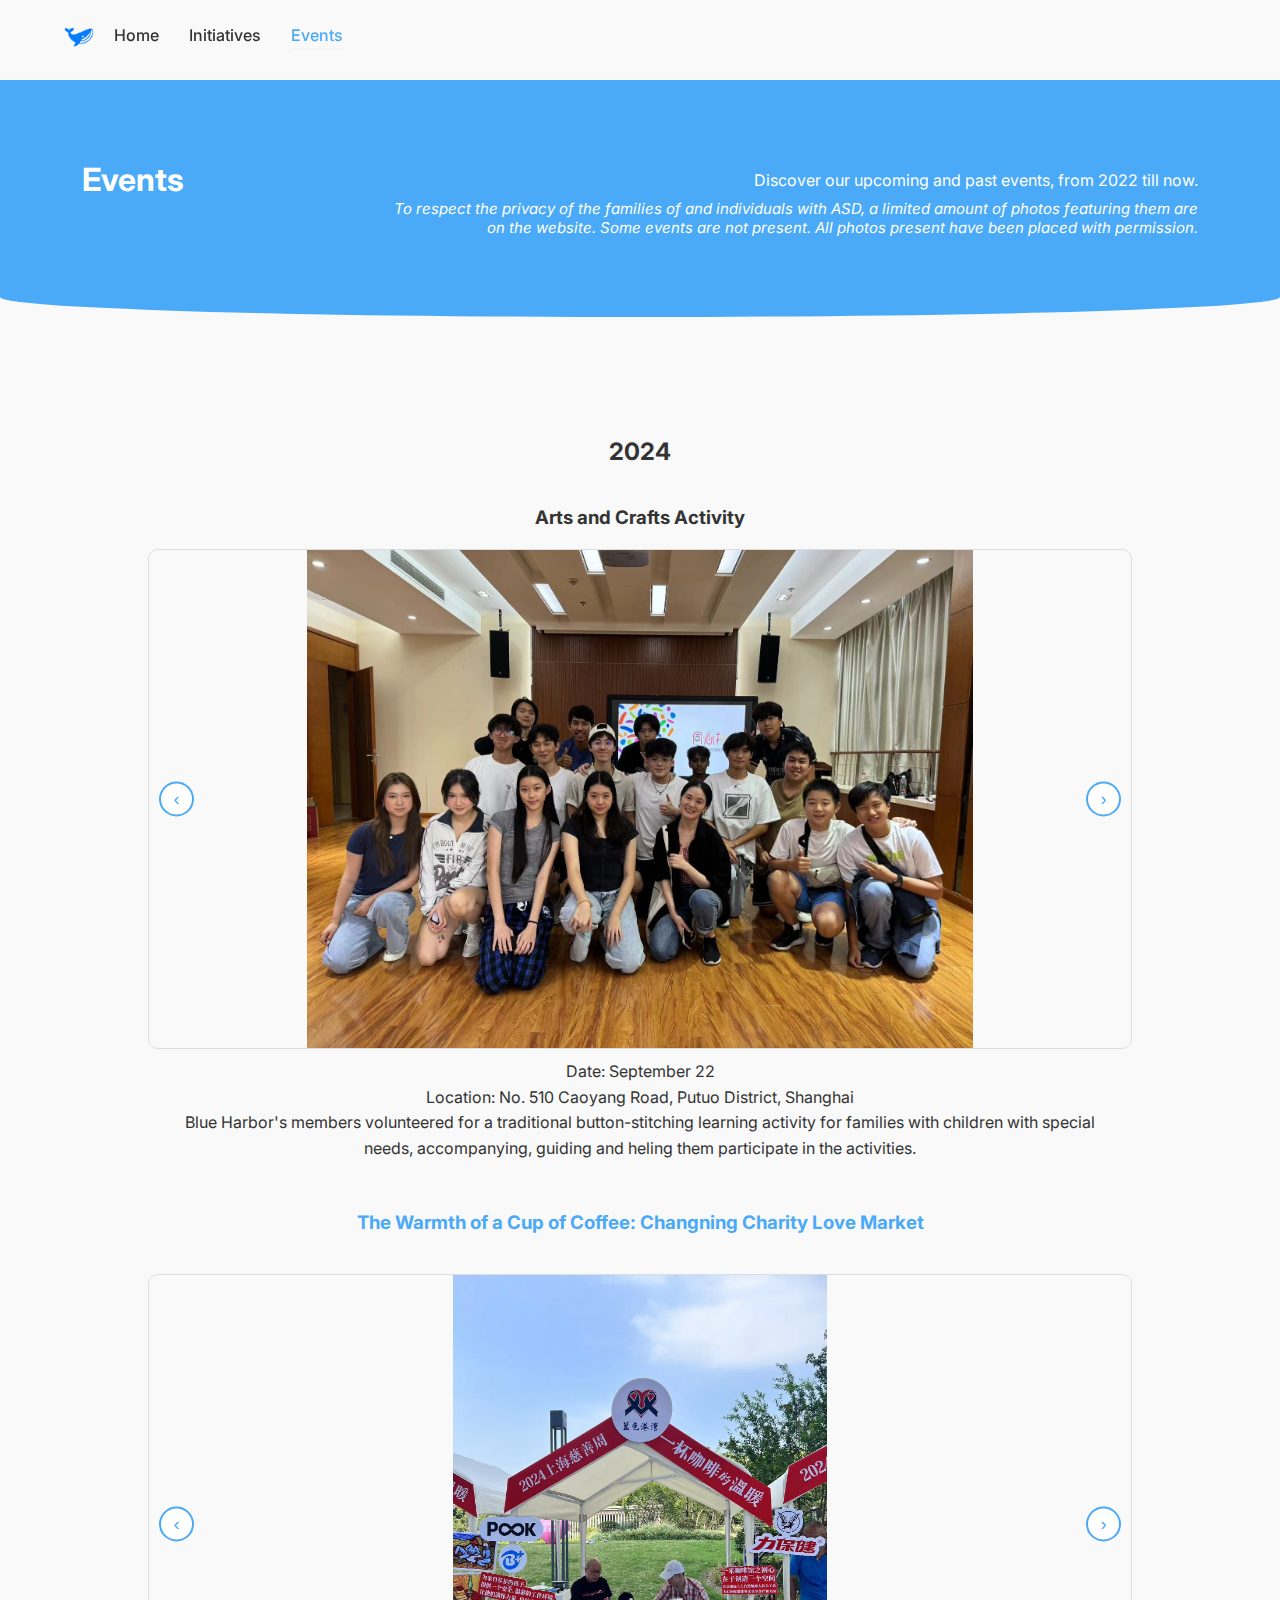
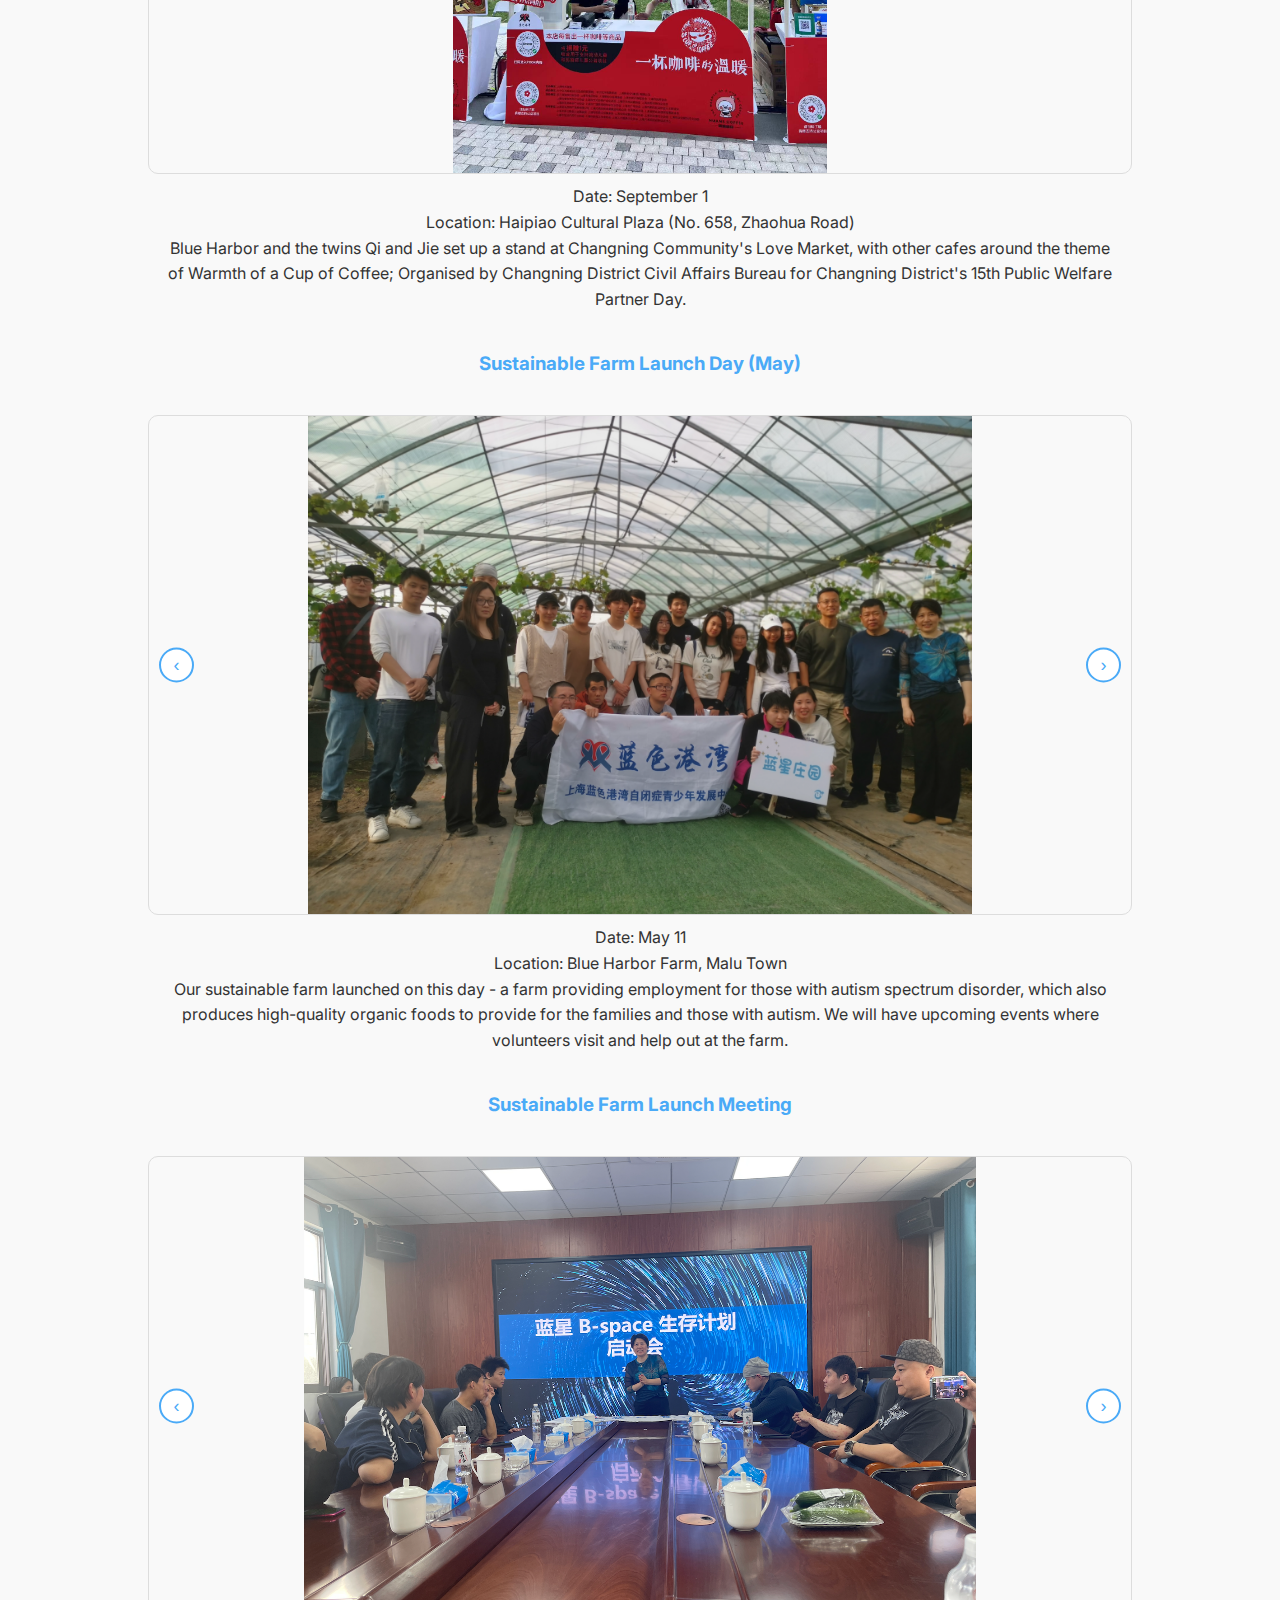
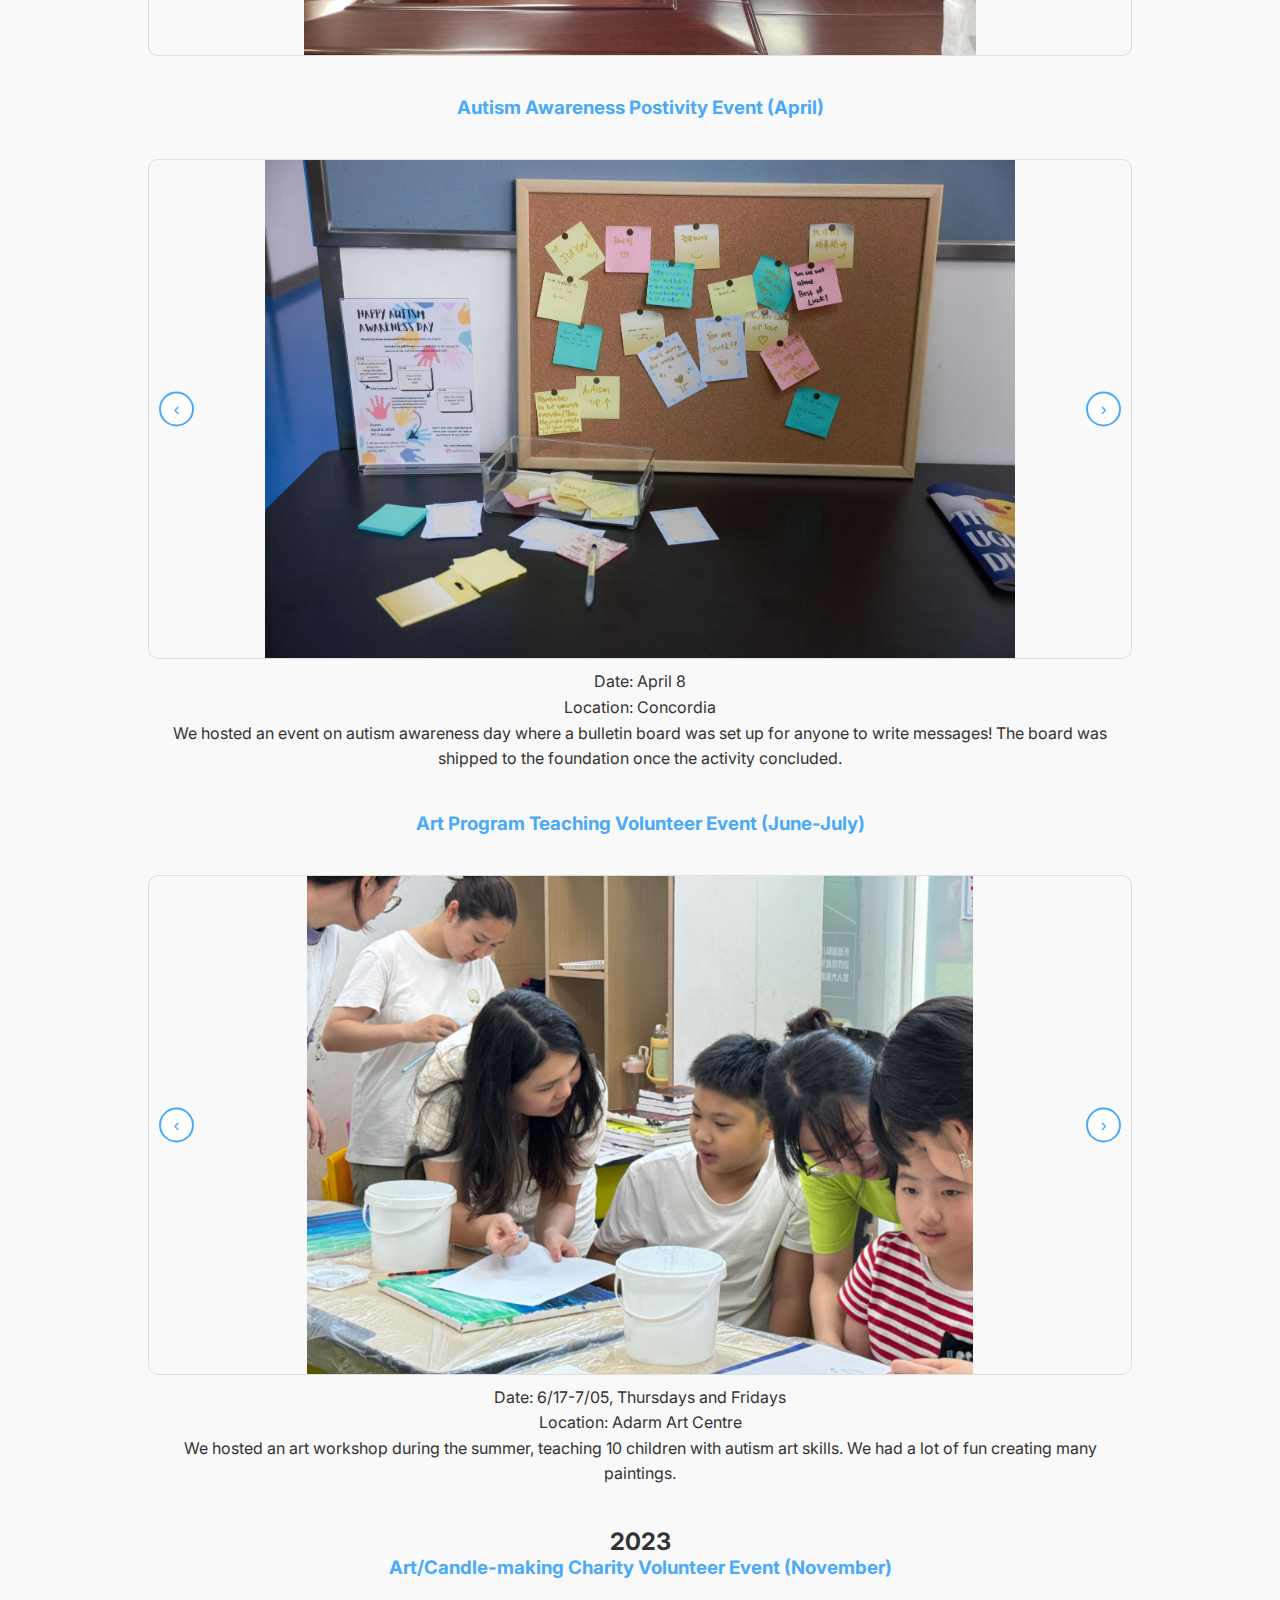
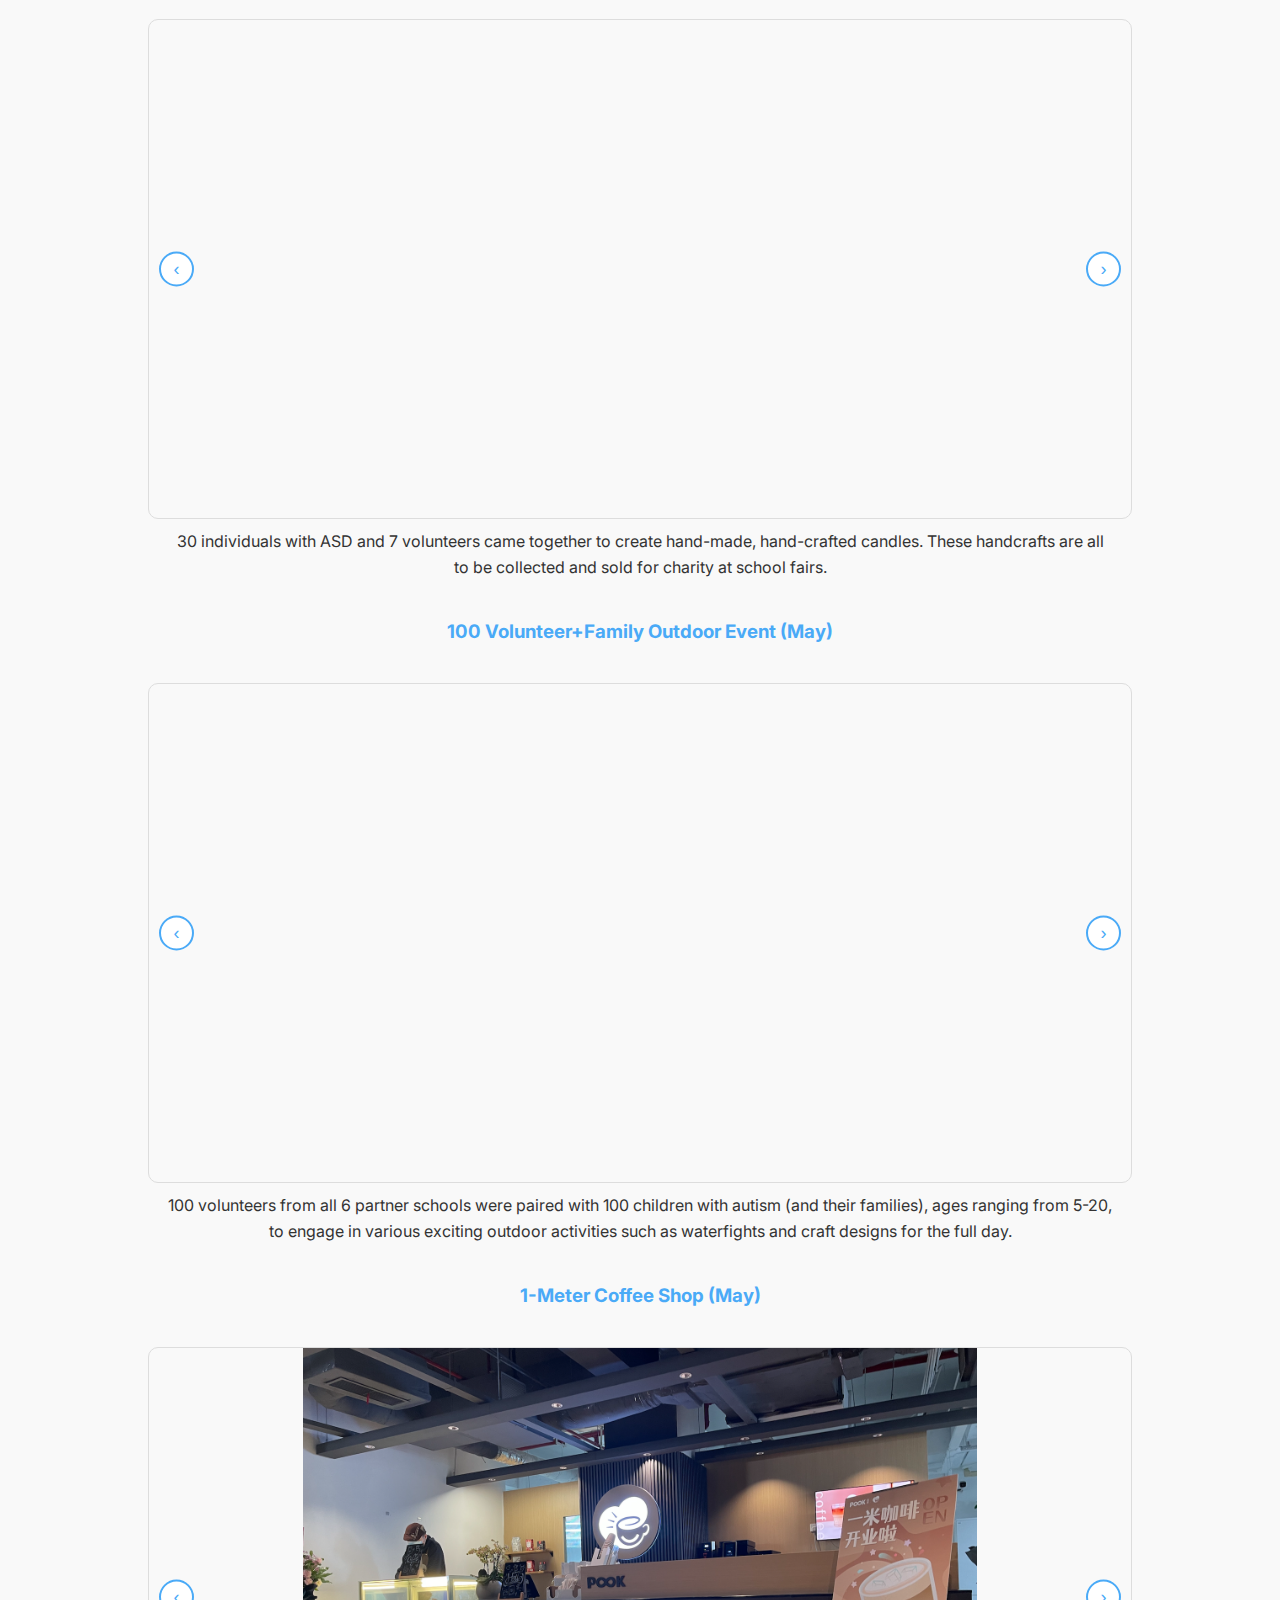
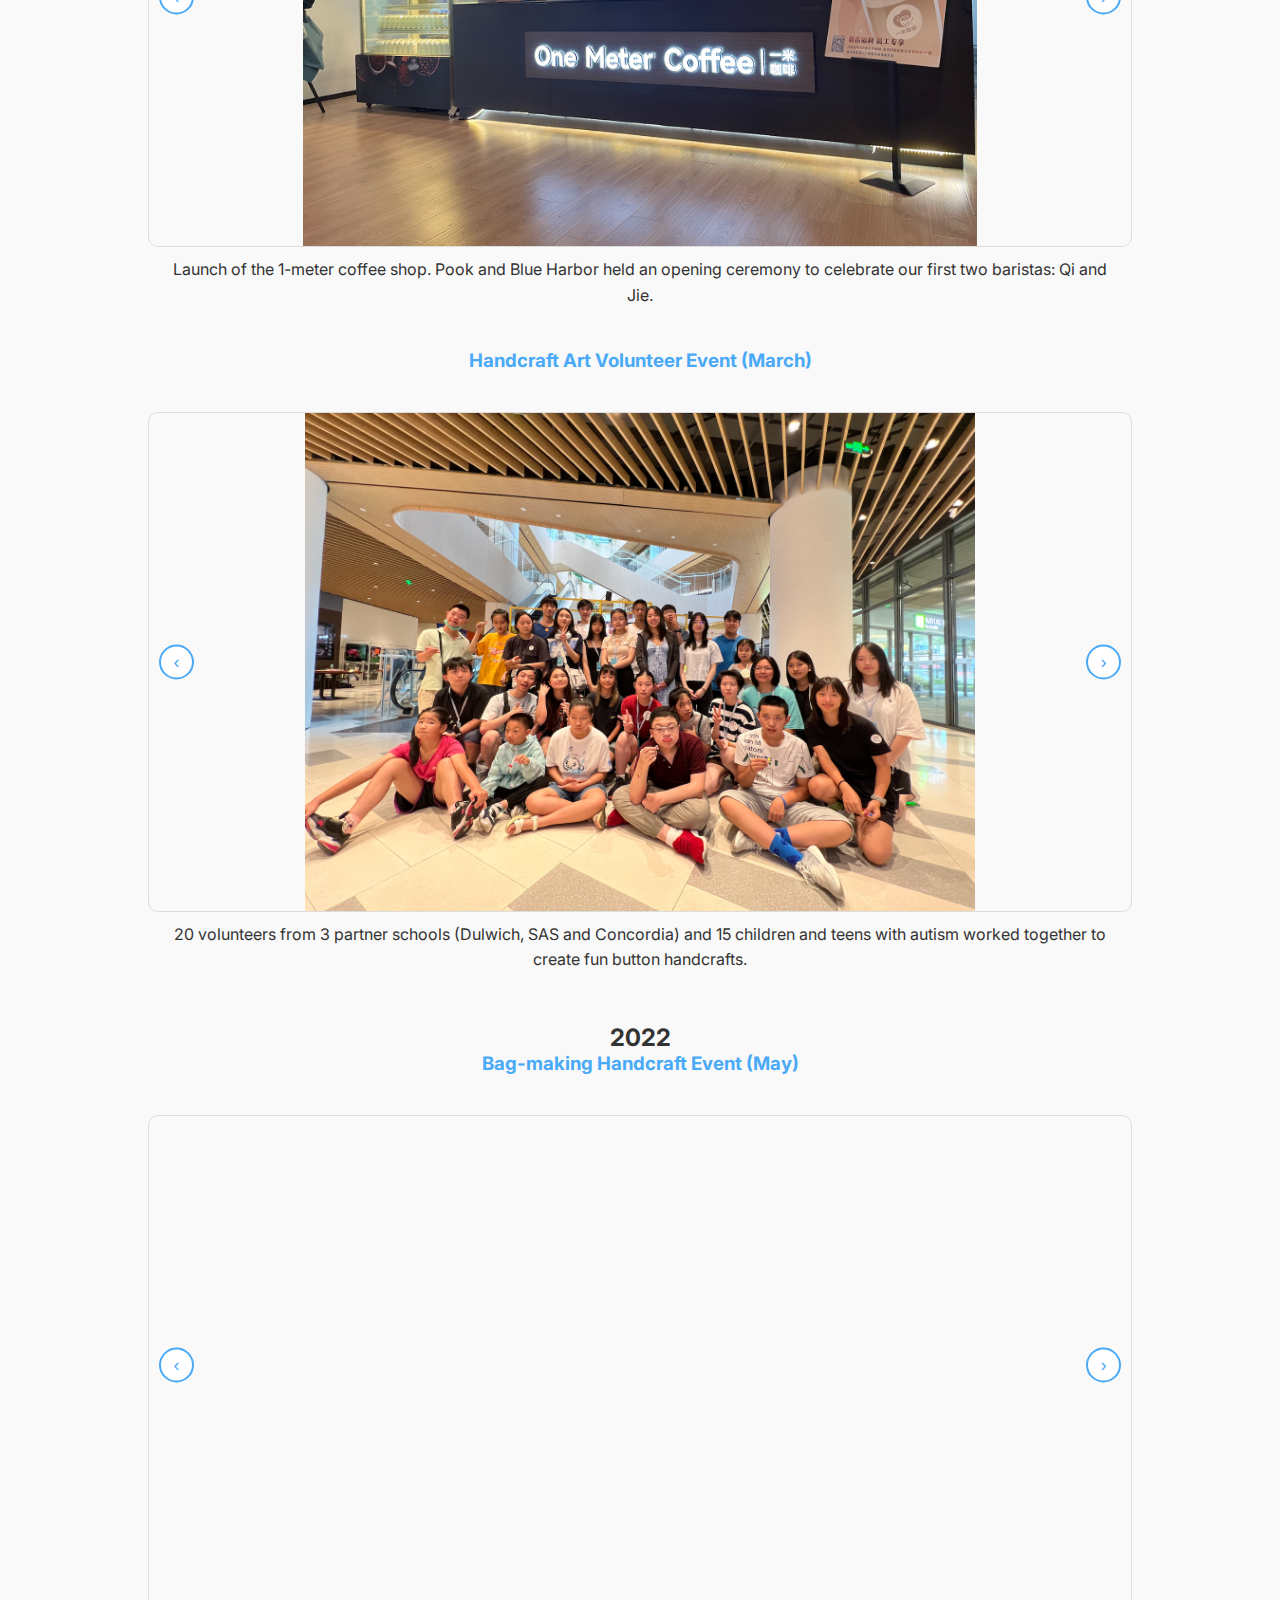
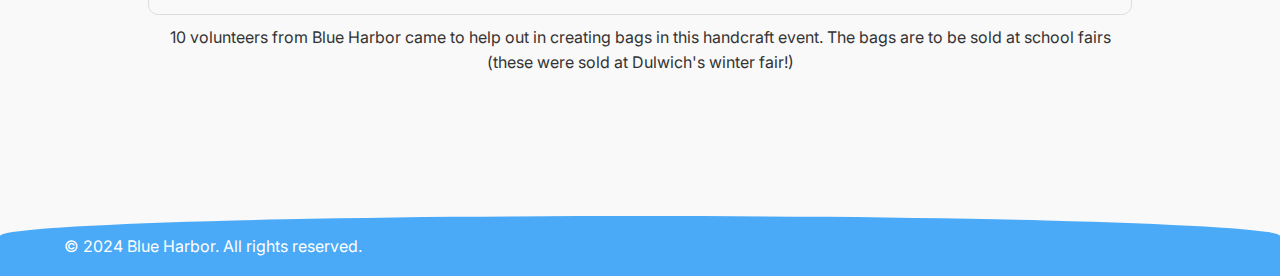
==== commit 9c45ca86: "partners & centres" ====
--- a/events.html
+++ b/events.html
@@ -32,7 +32,7 @@
         <div class="container">
             <h1>Events</h1>
             <p>Discover our upcoming and past events, from 2022 till now. </p>
-            <p style="font-style:italic; font-size: 15px; margin-left: 300px;text-align: right;">To respect the privacy of the families of and individuals with ASD, a limited amount of photos featuring them are on the website. All photos present have been placed with permission.</p>
+            <p style="font-style:italic; font-size: 15px; margin-left: 300px;text-align: right;">To respect the privacy of the families of and individuals with ASD, a limited amount of photos featuring them are on the website. Some events are not present. All photos present have been placed with permission.</p>
         </div>
     </header>
 
@@ -69,7 +69,7 @@
                             &#8250;
                         </button>
                     </div>
-                    <p class="event-description">Date: September 23<br>Location: Haipiao Cultural Plaza (No. 658, Zhaohua Road)<br>Blue Harbor and the twins Qi and Jie set up a stand at Changning Community's Love Market, with other cafes around the theme of Warmth of a Cup of Coffee; Organised by Changning District Civil Affairs Bureau for Changning District's 15th Public Welfare Partner Day.</p>
+                    <p class="event-description">Date: September 22<br>Location: No. 510 Caoyang Road, Putuo District, Shanghai<br>Blue Harbor's members volunteered for a traditional button-stitching learning activity for families with children with special needs, accompanying, guiding and heling them participate in the activities.</p>
                 </div>
                 <div class="event-carousel">
                     <h3>The Warmth of a Cup of Coffee: Changning Charity Love Market</h3>
@@ -219,11 +219,8 @@
                     </div>
                     <p class="event-description">Date: 6/17-7/05, Thursdays and Fridays<br>Location: Adarm Art Centre<br>We  hosted an art workshop during the summer, teaching 10 children with autism art skills. We had a lot of fun creating many paintings.</p>
                 </div>
-
-            </div>
-
-            <!-- Repeat similar structure for 2023 and other years -->
-            <!-- 2024 Events Carousel -->
+<!-- Repeat similar structure for 2023 and other years -->
+            <!-- 2023 Events Carousel -->
             <div class="year-section">
                 <h2>2023</h2>
                 <!-- Event 1 Carousel -->
@@ -408,6 +405,9 @@
                 
 
         </div>
+            </div>
+
+            
     </section>
 
     <footer class="footer">
--- a/css/styles.css
+++ b/css/styles.css
@@ -299,6 +299,146 @@
     background-color: #3498db;
 }
 
+/* Partners Section Styles */
+.partners-section {
+    padding: 60px 0;
+    background-color: #f9f9f9; /* Light background to differentiate */
+    text-align: center;
+    
+}
+
+.partners-section h2 {
+    font-size: 36px;
+    color: #4AAAF7;
+    margin-bottom: 40px; /* More space below title */
+}
+
+/* Partners Grid Layout */
+.partners-grid {
+    display: flex;
+    flex-wrap: wrap;
+    justify-content: center; /* Center the grid */
+    gap: 30px;
+}
+
+.partner-card {
+    background-color: white;
+    border-radius: 10px;
+    border: 1px solid transparent;
+    padding: 20px;
+    width: 250px; /* Adjust width as needed */
+    border: 1px solid #ddd; /* Subtle border for clean separation */
+    transition: border-color 0.3s ease; /* Smooth transition for hover effect */
+    margin: 10px; /* Added margin to ensure spacing between boxes */
+}
+
+.partner-card:hover {
+    border-color: #4AAAF7; /* Blue border on hover */
+}
+
+.partner-logo {
+    width: 100px;
+    height: auto;
+    margin-bottom: 15px;
+    object-fit: contain;
+}
+
+.partner-card h3 {
+    font-size: 20px;
+    /* color: #4AAAF7; */
+    color: #555;
+    margin-bottom: 10px;
+}
+
+/* Responsive Design for Partners Section */
+@media (max-width: 768px) {
+    .partners-grid {
+        flex-direction: column;
+        align-items: center; /* Center items on small screens */
+    }
+
+    .partner-card {
+        width: 80%; /* Expand width on smaller screens */
+    }
+}
+
+/* Partner Schools Section Styles */
+.partner-schools-section {
+    padding: 60px 0;
+    background-color: #f9f9f9; /* Light background similar to partners section */
+    text-align: center;
+}
+
+.partner-schools-section h2 {
+    font-size: 36px;
+    color: #4AAAF7;
+    margin-bottom: 40px; /* Space below the title */
+}
+
+/* Schools Grid Layout */
+.schools-grid {
+    display: flex;
+    flex-wrap: wrap;
+    justify-content: center; /* Center the grid */
+    gap: 30px; /* Space between school cards */
+}
+
+.school-card {
+    background-color: white;
+    border-radius: 10px;
+    border: 1px solid transparent;
+    padding: 20px;
+    width: 250px; /* Adjust width to match partners cards */
+    border: 1px solid #ddd; /* Subtle border like partners cards */
+    transition: border-color 0.3s ease; /* Smooth transition for hover effect */
+    margin: 10px; /* Spacing between school cards */
+    text-align: center;
+}
+
+.school-card:hover {
+    border-color: #4AAAF7; /* Blue border on hover */
+}
+.school-logo {
+    display: flex;
+    justify-content: space-around;
+    flex-wrap: wrap;
+    gap: 30px;
+    margin-top: 30px;
+}
+.school-logo img {
+    height: 150px;
+    /* height: auto; */
+    /* border-radius: 50%; */
+    margin-bottom: 15px;
+}
+
+
+.school-card {
+    background-color: #ffffff;
+    border-radius: 10px;
+    padding: 20px;
+    width: 300px;
+    text-align: center;
+    border: 1px solid #ddd;
+}
+.school-card h3 {
+    font-size: 1.3rem;
+    color: #4AAAF7;
+    margin-bottom: 10px;
+}
+
+/* Responsive Design for Partner Schools Section */
+@media (max-width: 768px) {
+    .schools-grid {
+        flex-direction: column;
+        align-items: center;
+    }
+
+    .school-card {
+        width: 80%; /* Expand width on smaller screens */
+    }
+}
+
 /* About Us Section Styles */
 .about-us {
     padding: 60px 0;
